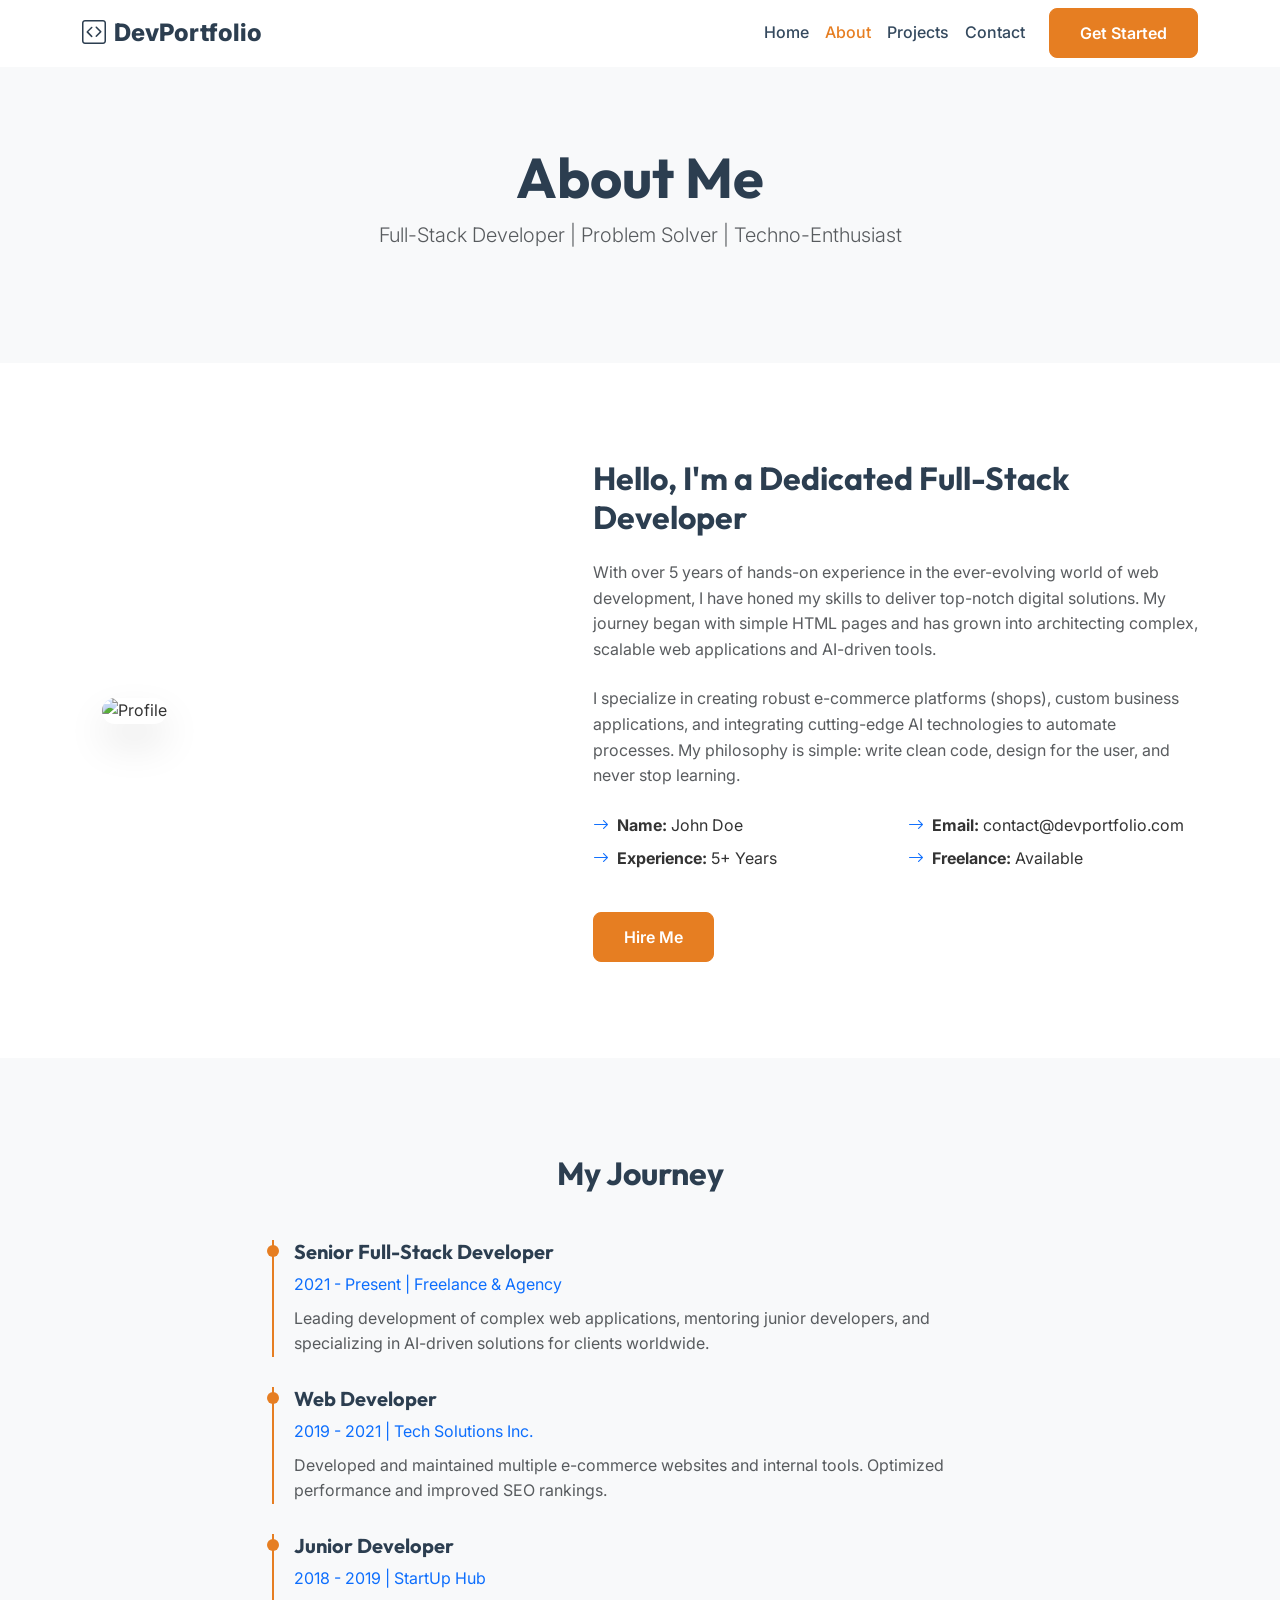
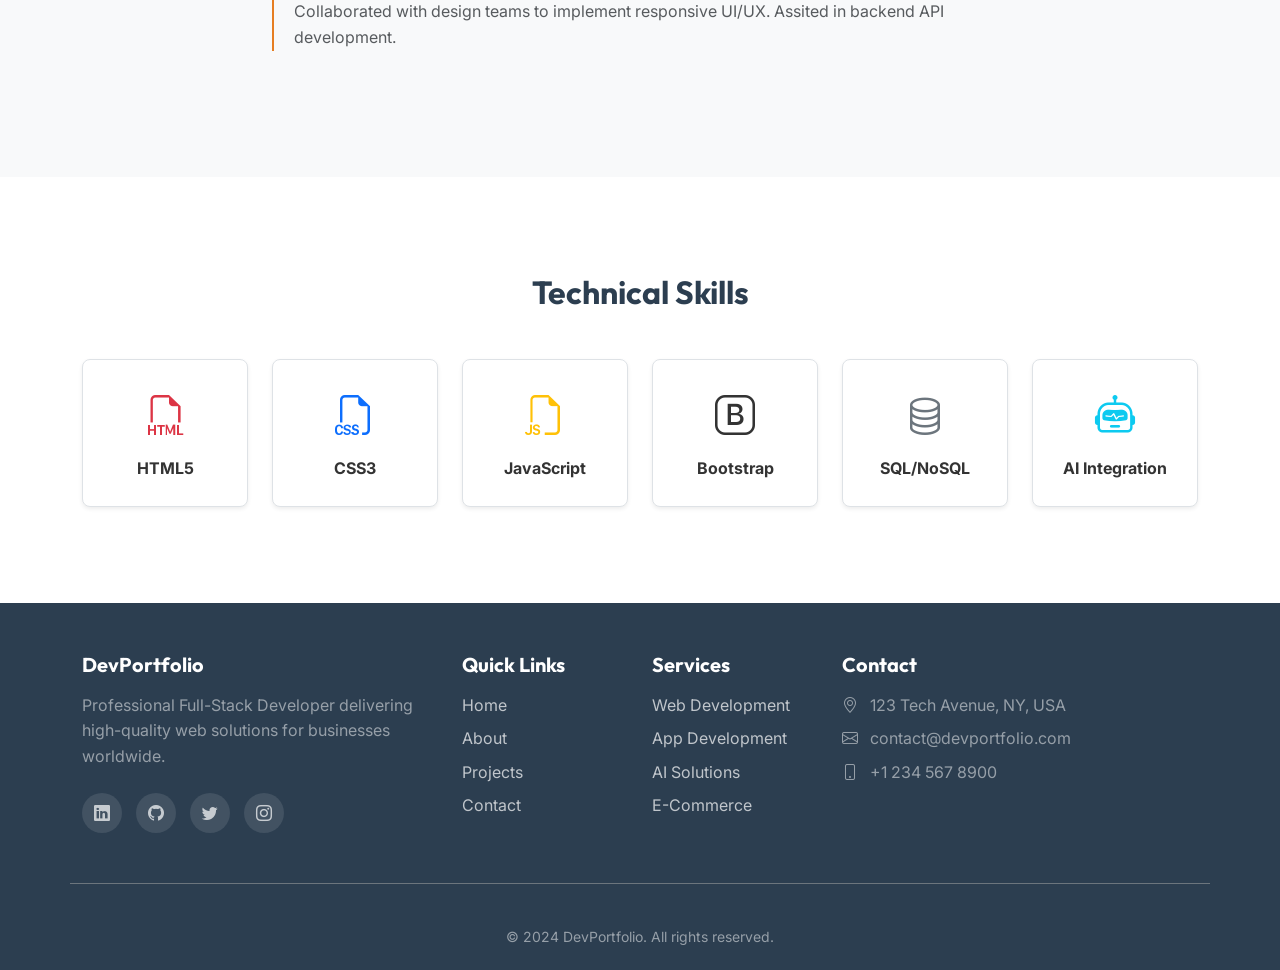
==== about.html @ 205af179 "first commit" ====
<!DOCTYPE html>
<html lang="en">
<head>
    <meta charset="UTF-8">
    <meta name="viewport" content="width=device-width, initial-scale=1.0">
    <title>About Me | DevPortfolio</title>
    <!-- Dependencies -->
    <link href="https://fonts.googleapis.com/css2?family=Inter:wght@400;500;600&family=Outfit:wght@500;700;800&display=swap" rel="stylesheet">
    <link href="https://cdn.jsdelivr.net/npm/bootstrap@5.3.0/dist/css/bootstrap.min.css" rel="stylesheet">
    <link href="https://unpkg.com/aos@2.3.1/dist/aos.css" rel="stylesheet">
    <link rel="stylesheet" href="https://cdn.jsdelivr.net/npm/bootstrap-icons@1.10.0/font/bootstrap-icons.css">
    <link rel="stylesheet" href="assets/css/style.css">
</head>
<body>

    <!-- Navigation -->
    <nav class="navbar navbar-expand-lg fixed-top">
        <div class="container">
            <a class="navbar-brand" href="index.html"><i class="bi bi-code-square me-2"></i>DevPortfolio</a>
            <button class="navbar-toggler" type="button" data-bs-toggle="collapse" data-bs-target="#navbarNav">
                <span class="navbar-toggler-icon"></span>
            </button>
            <div class="collapse navbar-collapse" id="navbarNav">
                <ul class="navbar-nav ms-auto">
                    <li class="nav-item"><a class="nav-link" href="index.html">Home</a></li>
                    <li class="nav-item"><a class="nav-link active" href="about.html">About</a></li>
                    <li class="nav-item"><a class="nav-link" href="projects.html">Projects</a></li>
                    <li class="nav-item"><a class="nav-link" href="contact.html">Contact</a></li>
                </ul>
                <a href="contact.html" class="btn btn-primary ms-lg-3">Get Started</a>
            </div>
        </div>
    </nav>

    <!-- Page Header -->
    <section class="bg-light py-5 mt-5">
        <div class="container py-5 text-center">
            <h1 class="display-4 fw-bold" data-aos="fade-up">About Me</h1>
            <p class="lead text-muted" data-aos="fade-up" data-aos-delay="100">Full-Stack Developer | Problem Solver | Techno-Enthusiast</p>
        </div>
    </section>

    <!-- Bio Section -->
    <section class="py-5">
        <div class="container py-5">
            <div class="row align-items-center">
                <div class="col-lg-5 mb-5 mb-lg-0" data-aos="fade-right">
                    <div class="profile-img-container">
                        <img src="https://images.unsplash.com/photo-1507003211169-0a1dd7228f2d?auto=format&fit=crop&w=800&q=80" alt="Profile" class="img-fluid profile-img">
                    </div>
                </div>
                <div class="col-lg-7 ps-lg-5" data-aos="fade-left">
                    <h2 class="mb-4">Hello, I'm a Dedicated Full-Stack Developer</h2>
                    <p class="text-muted mb-4">With over 5 years of hands-on experience in the ever-evolving world of web development, I have honed my skills to deliver top-notch digital solutions. My journey began with simple HTML pages and has grown into architecting complex, scalable web applications and AI-driven tools.</p>
                    <p class="text-muted mb-4">I specialize in creating robust e-commerce platforms (shops), custom business applications, and integrating cutting-edge AI technologies to automate processes. My philosophy is simple: write clean code, design for the user, and never stop learning.</p>
                    
                    <div class="row mb-4">
                        <div class="col-md-6">
                            <ul class="list-unstyled">
                                <li class="mb-2"><i class="bi bi-arrow-right text-primary me-2"></i><strong>Name:</strong> John Doe</li>
                                <li class="mb-2"><i class="bi bi-arrow-right text-primary me-2"></i><strong>Experience:</strong> 5+ Years</li>
                            </ul>
                        </div>
                        <div class="col-md-6">
                            <ul class="list-unstyled">
                                <li class="mb-2"><i class="bi bi-arrow-right text-primary me-2"></i><strong>Email:</strong> contact@devportfolio.com</li>
                                <li class="mb-2"><i class="bi bi-arrow-right text-primary me-2"></i><strong>Freelance:</strong> Available</li>
                            </ul>
                        </div>
                    </div>
                    <a href="contact.html" class="btn btn-primary">Hire Me</a>
                </div>
            </div>
        </div>
    </section>

    <!-- Experience Section -->
    <section class="py-5 bg-light">
        <div class="container py-5">
            <h2 class="text-center mb-5" data-aos="fade-up">My Journey</h2>
            <div class="row justify-content-center">
                <div class="col-lg-8">
                    <!-- Timeline Item 1 -->
                    <div class="timeline-item" data-aos="fade-up" data-aos-delay="100">
                        <h5 class="fw-bold">Senior Full-Stack Developer</h5>
                        <p class="text-primary mb-2">2021 - Present | Freelance & Agency</p>
                        <p class="text-muted">Leading development of complex web applications, mentoring junior developers, and specializing in AI-driven solutions for clients worldwide.</p>
                    </div>
                    <!-- Timeline Item 2 -->
                    <div class="timeline-item" data-aos="fade-up" data-aos-delay="200">
                        <h5 class="fw-bold">Web Developer</h5>
                        <p class="text-primary mb-2">2019 - 2021 | Tech Solutions Inc.</p>
                        <p class="text-muted">Developed and maintained multiple e-commerce websites and internal tools. Optimized performance and improved SEO rankings.</p>
                    </div>
                    <!-- Timeline Item 3 -->
                    <div class="timeline-item" data-aos="fade-up" data-aos-delay="300">
                        <h5 class="fw-bold">Junior Developer</h5>
                        <p class="text-primary mb-2">2018 - 2019 | StartUp Hub</p>
                        <p class="text-muted">Collaborated with design teams to implement responsive UI/UX. Assited in backend API development.</p>
                    </div>
                </div>
            </div>
        </div>
    </section>

    <!-- Skills Section -->
    <section class="py-5">
        <div class="container py-5 text-center">
             <h2 class="mb-5" data-aos="fade-up">Technical Skills</h2>
             <div class="row g-4 justify-content-center">
                 <div class="col-md-2 col-4" data-aos="zoom-in" data-aos-delay="100">
                     <div class="p-4 border rounded-3 bg-white shadow-sm h-100">
                         <i class="bi bi-filetype-html fs-1 text-danger"></i>
                         <p class="mt-2 fw-bold mb-0">HTML5</p>
                     </div>
                 </div>
                 <div class="col-md-2 col-4" data-aos="zoom-in" data-aos-delay="150">
                     <div class="p-4 border rounded-3 bg-white shadow-sm h-100">
                         <i class="bi bi-filetype-css fs-1 text-primary"></i>
                         <p class="mt-2 fw-bold mb-0">CSS3</p>
                     </div>
                 </div>
                 <div class="col-md-2 col-4" data-aos="zoom-in" data-aos-delay="200">
                     <div class="p-4 border rounded-3 bg-white shadow-sm h-100">
                         <i class="bi bi-filetype-js fs-1 text-warning"></i>
                         <p class="mt-2 fw-bold mb-0">JavaScript</p>
                     </div>
                 </div>
                 <div class="col-md-2 col-4" data-aos="zoom-in" data-aos-delay="250">
                     <div class="p-4 border rounded-3 bg-white shadow-sm h-100">
                         <i class="bi bi-bootstrap fs-1 text-purple"></i>
                         <p class="mt-2 fw-bold mb-0">Bootstrap</p>
                     </div>
                 </div>
                 <div class="col-md-2 col-4" data-aos="zoom-in" data-aos-delay="300">
                     <div class="p-4 border rounded-3 bg-white shadow-sm h-100">
                         <i class="bi bi-database fs-1 text-secondary"></i>
                         <p class="mt-2 fw-bold mb-0">SQL/NoSQL</p>
                     </div>
                 </div>
                 <div class="col-md-2 col-4" data-aos="zoom-in" data-aos-delay="350">
                     <div class="p-4 border rounded-3 bg-white shadow-sm h-100">
                         <i class="bi bi-robot fs-1 text-info"></i>
                         <p class="mt-2 fw-bold mb-0">AI Integration</p>
                     </div>
                 </div>
             </div>
        </div>
    </section>

    <!-- Footer (Consistent) -->
    <footer>
        <div class="container">
            <div class="row gy-4 border-bottom border-secondary pb-5 mb-4">
                <div class="col-lg-4 col-md-6">
                    <h5 class="mb-3">DevPortfolio</h5>
                    <p class="text-white-50">Professional Full-Stack Developer delivering high-quality web solutions for businesses worldwide.</p>
                    <div class="social-links mt-4">
                        <a href="#"><i class="bi bi-linkedin"></i></a>
                        <a href="#"><i class="bi bi-github"></i></a>
                        <a href="#"><i class="bi bi-twitter"></i></a>
                        <a href="#"><i class="bi bi-instagram"></i></a>
                    </div>
                </div>
                <!-- ... (Quick Links, Services, Contact same as index) ... -->
                <div class="col-lg-2 col-md-6">
                     <h5 class="mb-3">Quick Links</h5>
                     <ul class="list-unstyled">
                         <li class="mb-2"><a href="index.html">Home</a></li>
                         <li class="mb-2"><a href="about.html">About</a></li>
                         <li class="mb-2"><a href="projects.html">Projects</a></li>
                         <li class="mb-2"><a href="contact.html">Contact</a></li>
                     </ul>
                 </div>
                 <!-- Simplified footer for compactness in code view, full content implied -->
                 <div class="col-lg-2 col-md-6">
                    <h5 class="mb-3">Services</h5>
                    <ul class="list-unstyled">
                        <li class="mb-2"><a href="#">Web Development</a></li>
                        <li class="mb-2"><a href="#">App Development</a></li>
                        <li class="mb-2"><a href="#">AI Solutions</a></li>
                        <li class="mb-2"><a href="#">E-Commerce</a></li>
                    </ul>
                </div>
                <div class="col-lg-4 col-md-6">
                    <h5 class="mb-3">Contact</h5>
                    <ul class="list-unstyled text-white-50">
                        <li class="mb-2"><i class="bi bi-geo-alt me-2"></i> 123 Tech Avenue, NY, USA</li>
                        <li class="mb-2"><i class="bi bi-envelope me-2"></i> contact@devportfolio.com</li>
                        <li class="mb-2"><i class="bi bi-phone me-2"></i> +1 234 567 8900</li>
                    </ul>
                </div>
            </div>
            <div class="text-center text-white-50 pt-3">
                <small>&copy; 2024 DevPortfolio. All rights reserved.</small>
            </div>
        </div>
    </footer>

    <script src="https://cdn.jsdelivr.net/npm/bootstrap@5.3.0/dist/js/bootstrap.bundle.min.js"></script>
    <script src="https://unpkg.com/aos@2.3.1/dist/aos.js"></script>
    <script src="assets/js/main.js"></script>
</body>
</html>
---- assets/css/style.css ----
/* Main CSS File */
:root {
    --primary-color: #2c3e50; /* Deep Navy */
    --secondary-color: #34495e; /* Lighter Navy */
    --accent-color: #e67e22; /* Vibrant Orange for CTA */
    --light-bg: #f8f9fa;
    --text-color: #333;
    --glass-bg: rgba(255, 255, 255, 0.9);
    --glass-border: 1px solid rgba(255, 255, 255, 0.3);
}

body {
    font-family: 'Inter', sans-serif;
    color: var(--text-color);
    line-height: 1.6;
}

h1, h2, h3, h4, h5, h6 {
    font-family: 'Outfit', sans-serif;
    font-weight: 700;
    color: var(--primary-color);
}

/* Navbar */
.navbar {
    background-color: var(--glass-bg);
    backdrop-filter: blur(10px);
    border-bottom: var(--glass-border);
    transition: all 0.3s ease;
}

.navbar-brand {
    font-weight: 800;
    color: var(--primary-color) !important;
    font-size: 1.5rem;
}

.nav-link {
    font-weight: 500;
    color: var(--secondary-color) !important;
    transition: color 0.3s;
}

.nav-link:hover, .nav-link.active {
    color: var(--accent-color) !important;
}

/* Hero Section */
.hero-section {
    padding: 100px 0;
    background: linear-gradient(135deg, #fdfbfb 0%, #ebedee 100%);
    position: relative;
    overflow: hidden;
}

.hero-title {
    font-size: 3.5rem;
    line-height: 1.2;
    margin-bottom: 20px;
}

.hero-subtitle {
    font-size: 1.2rem;
    color: #666;
    margin-bottom: 30px;
}

.btn-primary {
    background-color: var(--accent-color);
    border-color: var(--accent-color);
    padding: 12px 30px;
    font-weight: 600;
    border-radius: 8px;
    transition: all 0.3s;
}

.btn-primary:hover {
    background-color: #d35400;
    border-color: #d35400;
    transform: translateY(-2px);
}

.btn-outline-primary {
    color: var(--primary-color);
    border-color: var(--primary-color);
    padding: 12px 30px;
    font-weight: 600;
    border-radius: 8px;
}

.btn-outline-primary:hover {
    background-color: var(--primary-color);
    color: #fff;
}

/* Cards & Services */
.service-card {
    background: white;
    border: none;
    border-radius: 12px;
    padding: 30px;
    box-shadow: 0 10px 30px rgba(0,0,0,0.05);
    transition: transform 0.3s, box-shadow 0.3s;
    height: 100%;
}

.service-card:hover {
    transform: translateY(-5px);
    box-shadow: 0 15px 35px rgba(0,0,0,0.1);
}

.icon-box {
    width: 60px;
    height: 60px;
    background: var(--light-bg);
    border-radius: 12px;
    display: flex;
    align-items: center;
    justify-content: center;
    margin-bottom: 20px;
    font-size: 1.5rem;
    color: var(--accent-color);
}

/* Feature Icons (Fixed Circles) */
.feature-icon {
    width: 60px;
    height: 60px;
    display: flex;
    align-items: center;
    justify-content: center;
    border-radius: 50% !important; /* Force circle */
    flex-shrink: 0; /* Prevent shrinking in flex container */
}

/* Custom Primary BG */
.bg-theme-primary {
    background-color: var(--primary-color) !important;
}

/* About Section */
.profile-img-container {
    position: relative;
    padding: 20px;
}

.profile-img {
    border-radius: 20px;
    box-shadow: 0 20px 40px rgba(0,0,0,0.1);
}

.timeline-item {
    border-left: 2px solid var(--accent-color);
    padding-left: 20px;
    margin-bottom: 30px;
    position: relative;
}

.timeline-item::before {
    content: '';
    width: 12px;
    height: 12px;
    background: var(--accent-color);
    border-radius: 50%;
    position: absolute;
    left: -7px;
    top: 5px;
}

/* Footer */
footer {
    background-color: var(--primary-color);
    color: white;
    padding: 50px 0 20px;
}

footer h5 {
    color: white;
}

footer a {
    color: rgba(255,255,255,0.7);
    text-decoration: none;
    transition: color 0.3s;
}

footer a:hover {
    color: var(--accent-color);
}

.social-links a {
    display: inline-flex;
    align-items: center;
    justify-content: center;
    width: 40px;
    height: 40px;
    background: rgba(255,255,255,0.1);
    border-radius: 50%;
    margin-right: 10px;
    transition: background 0.3s;
}

.social-links a:hover {
    background: var(--accent-color);
    color: white;
}
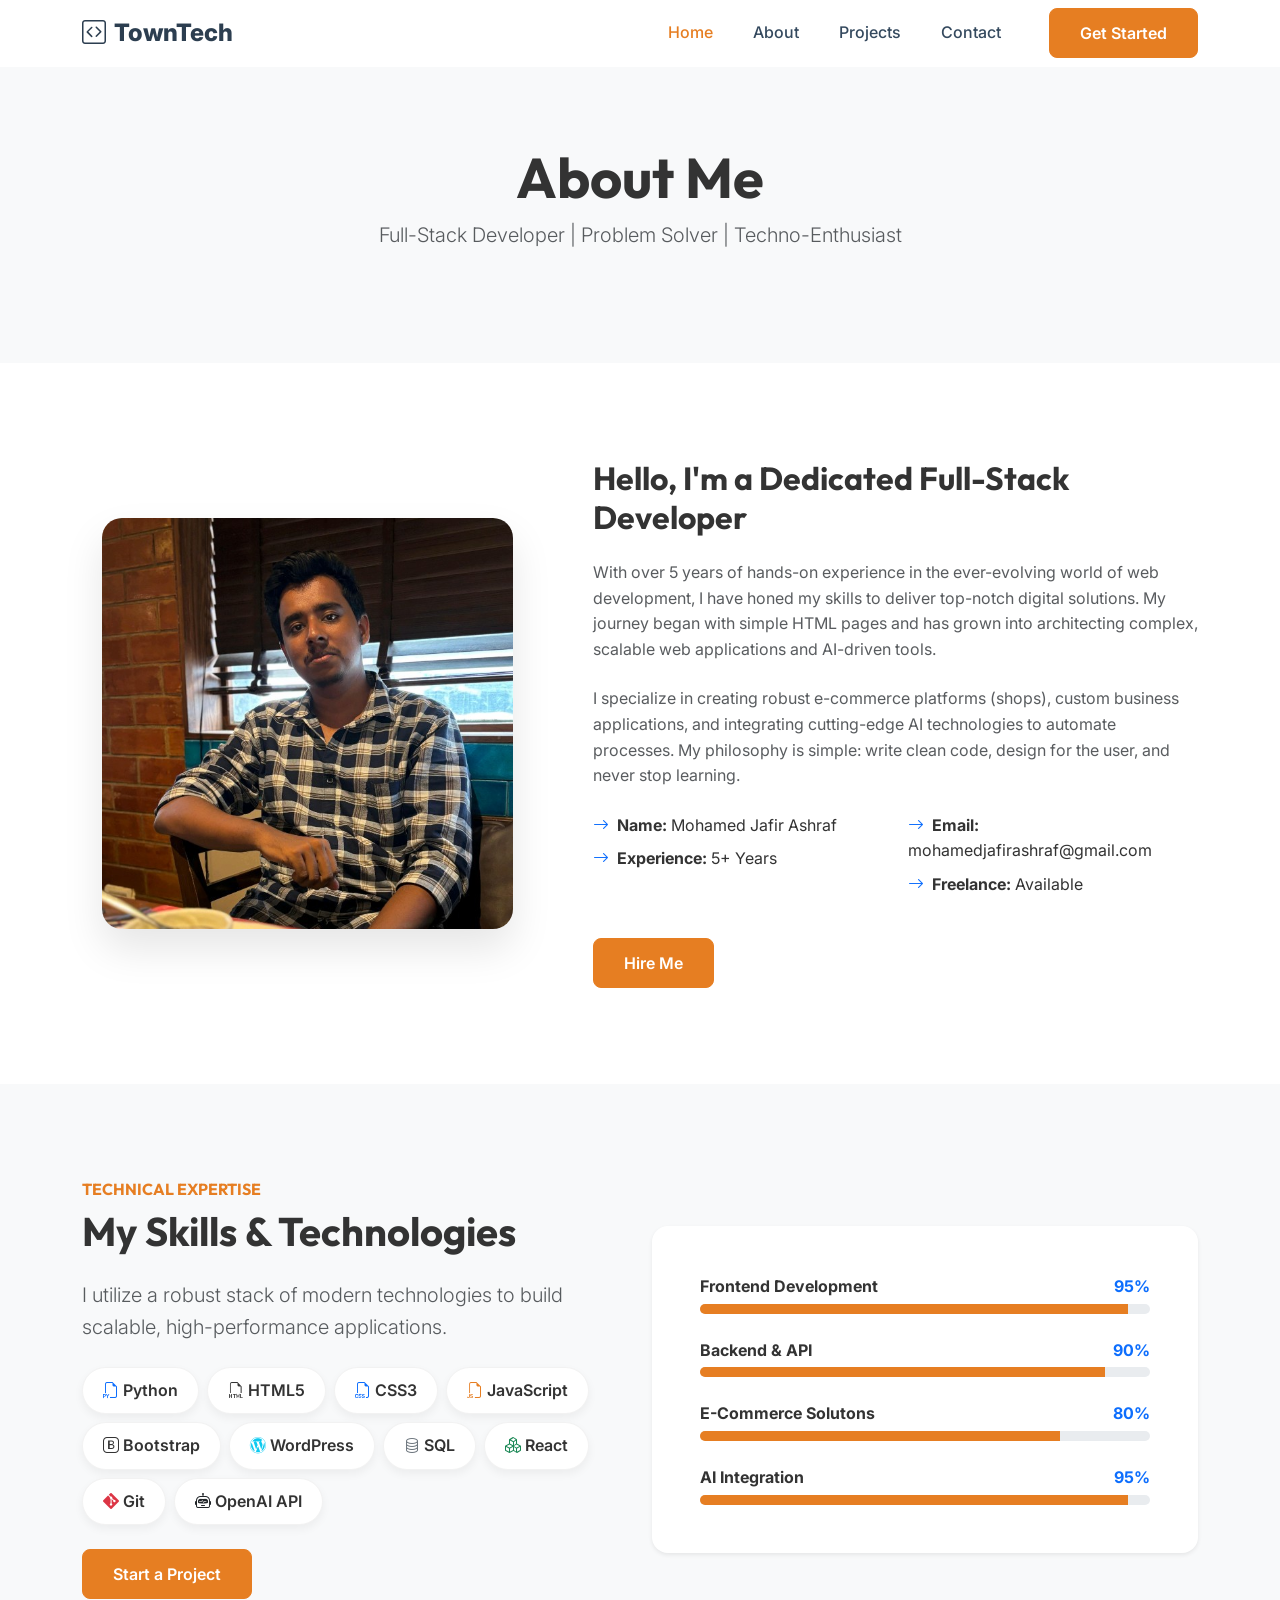
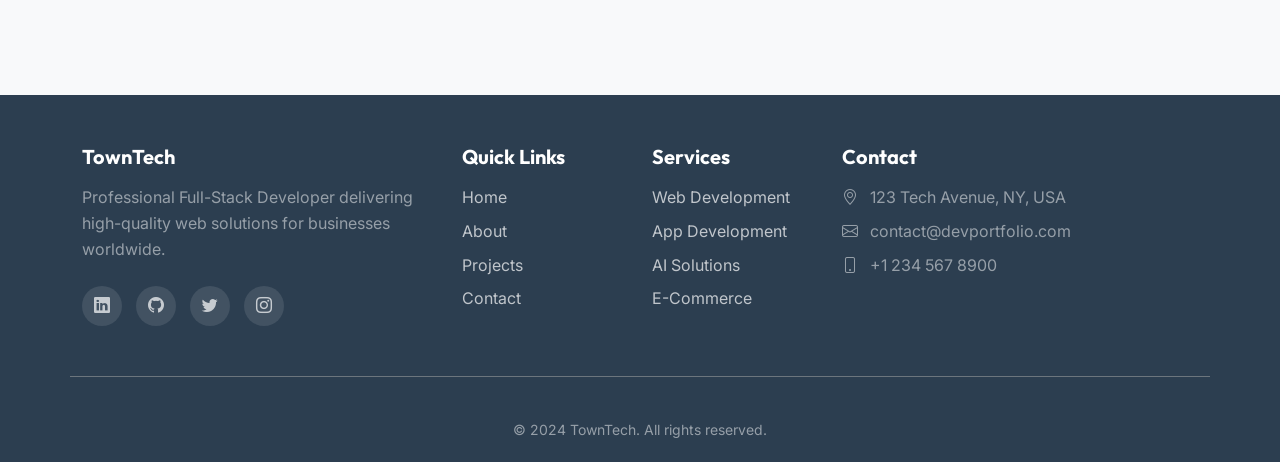
==== commit 317f0fb4: "Implement custom styling and scripting, update homepage layout with new sections and images, and adj" ====
--- a/about.html
+++ b/about.html
@@ -1,31 +1,44 @@
 <!DOCTYPE html>
 <html lang="en">
+
 <head>
-    <meta charset="UTF-8">
-    <meta name="viewport" content="width=device-width, initial-scale=1.0">
-    <title>About Me | DevPortfolio</title>
+    <meta charset="UTF-8" />
+    <meta name="viewport" content="width=device-width, initial-scale=1.0" />
+    <title>About Me | TownTech</title>
     <!-- Dependencies -->
-    <link href="https://fonts.googleapis.com/css2?family=Inter:wght@400;500;600&family=Outfit:wght@500;700;800&display=swap" rel="stylesheet">
-    <link href="https://cdn.jsdelivr.net/npm/bootstrap@5.3.0/dist/css/bootstrap.min.css" rel="stylesheet">
-    <link href="https://unpkg.com/aos@2.3.1/dist/aos.css" rel="stylesheet">
-    <link rel="stylesheet" href="https://cdn.jsdelivr.net/npm/bootstrap-icons@1.10.0/font/bootstrap-icons.css">
-    <link rel="stylesheet" href="assets/css/style.css">
+    <link
+        href="https://fonts.googleapis.com/css2?family=Inter:wght@400;500;600&family=Outfit:wght@500;700;800&display=swap"
+        rel="stylesheet" />
+    <link href="https://cdn.jsdelivr.net/npm/bootstrap@5.3.0/dist/css/bootstrap.min.css" rel="stylesheet" />
+    <link href="https://unpkg.com/aos@2.3.1/dist/aos.css" rel="stylesheet" />
+    <link rel="stylesheet" href="https://cdn.jsdelivr.net/npm/bootstrap-icons@1.10.0/font/bootstrap-icons.css" />
+    <link rel="stylesheet" href="assets/css/style.css" />
 </head>
+
 <body>
-
     <!-- Navigation -->
     <nav class="navbar navbar-expand-lg fixed-top">
         <div class="container">
-            <a class="navbar-brand" href="index.html"><i class="bi bi-code-square me-2"></i>DevPortfolio</a>
+            <a class="navbar-brand" href="index.html">
+                <i class="bi bi-code-square me-2"></i>TownTech
+            </a>
             <button class="navbar-toggler" type="button" data-bs-toggle="collapse" data-bs-target="#navbarNav">
                 <span class="navbar-toggler-icon"></span>
             </button>
             <div class="collapse navbar-collapse" id="navbarNav">
                 <ul class="navbar-nav ms-auto">
-                    <li class="nav-item"><a class="nav-link" href="index.html">Home</a></li>
-                    <li class="nav-item"><a class="nav-link active" href="about.html">About</a></li>
-                    <li class="nav-item"><a class="nav-link" href="projects.html">Projects</a></li>
-                    <li class="nav-item"><a class="nav-link" href="contact.html">Contact</a></li>
+                    <li class="nav-item me-4">
+                        <a class="nav-link active" href="index.html">Home</a>
+                    </li>
+                    <li class="nav-item me-4">
+                        <a class="nav-link" href="about.html">About</a>
+                    </li>
+                    <li class="nav-item me-4">
+                        <a class="nav-link" href="projects.html">Projects</a>
+                    </li>
+                    <li class="nav-item me-4">
+                        <a class="nav-link" href="contact.html">Contact</a>
+                    </li>
                 </ul>
                 <a href="contact.html" class="btn btn-primary ms-lg-3">Get Started</a>
             </div>
@@ -36,7 +49,9 @@
     <section class="bg-light py-5 mt-5">
         <div class="container py-5 text-center">
             <h1 class="display-4 fw-bold" data-aos="fade-up">About Me</h1>
-            <p class="lead text-muted" data-aos="fade-up" data-aos-delay="100">Full-Stack Developer | Problem Solver | Techno-Enthusiast</p>
+            <p class="lead text-muted" data-aos="fade-up" data-aos-delay="100">
+                Full-Stack Developer | Problem Solver | Techno-Enthusiast
+            </p>
         </div>
     </section>
 
@@ -46,25 +61,48 @@
             <div class="row align-items-center">
                 <div class="col-lg-5 mb-5 mb-lg-0" data-aos="fade-right">
                     <div class="profile-img-container">
-                        <img src="https://images.unsplash.com/photo-1507003211169-0a1dd7228f2d?auto=format&fit=crop&w=800&q=80" alt="Profile" class="img-fluid profile-img">
+                        <img src="/assets/images/myimage.jpg"
+                            alt="Profile" class="img-fluid profile-img" />
                     </div>
                 </div>
                 <div class="col-lg-7 ps-lg-5" data-aos="fade-left">
                     <h2 class="mb-4">Hello, I'm a Dedicated Full-Stack Developer</h2>
-                    <p class="text-muted mb-4">With over 5 years of hands-on experience in the ever-evolving world of web development, I have honed my skills to deliver top-notch digital solutions. My journey began with simple HTML pages and has grown into architecting complex, scalable web applications and AI-driven tools.</p>
-                    <p class="text-muted mb-4">I specialize in creating robust e-commerce platforms (shops), custom business applications, and integrating cutting-edge AI technologies to automate processes. My philosophy is simple: write clean code, design for the user, and never stop learning.</p>
-                    
+                    <p class="text-muted mb-4">
+                        With over 5 years of hands-on experience in the ever-evolving
+                        world of web development, I have honed my skills to deliver
+                        top-notch digital solutions. My journey began with simple HTML
+                        pages and has grown into architecting complex, scalable web
+                        applications and AI-driven tools.
+                    </p>
+                    <p class="text-muted mb-4">
+                        I specialize in creating robust e-commerce platforms (shops),
+                        custom business applications, and integrating cutting-edge AI
+                        technologies to automate processes. My philosophy is simple: write
+                        clean code, design for the user, and never stop learning.
+                    </p>
+
                     <div class="row mb-4">
                         <div class="col-md-6">
                             <ul class="list-unstyled">
-                                <li class="mb-2"><i class="bi bi-arrow-right text-primary me-2"></i><strong>Name:</strong> John Doe</li>
-                                <li class="mb-2"><i class="bi bi-arrow-right text-primary me-2"></i><strong>Experience:</strong> 5+ Years</li>
+                                <li class="mb-2">
+                                    <i class="bi bi-arrow-right text-primary me-2"></i><strong>Name:</strong> Mohamed Jafir Ashraf
+                                </li>
+                                <li class="mb-2">
+                                    <i class="bi bi-arrow-right text-primary me-2"></i><strong>Experience:</strong> 5+
+                                    Years
+                                </li>
                             </ul>
                         </div>
                         <div class="col-md-6">
                             <ul class="list-unstyled">
-                                <li class="mb-2"><i class="bi bi-arrow-right text-primary me-2"></i><strong>Email:</strong> contact@devportfolio.com</li>
-                                <li class="mb-2"><i class="bi bi-arrow-right text-primary me-2"></i><strong>Freelance:</strong> Available</li>
+                                <li class="mb-2">
+                                    <i class="bi bi-arrow-right text-primary me-2"></i><strong>Email:</strong>
+                                    mohamedjafirashraf@gmail.com
+                                </li>
+                                <li class="mb-2">
+                                    <i class="bi bi-arrow-right text-primary me-2"></i><strong>Freelance:</strong>
+                                    Available
+                                </li>
                             </ul>
                         </div>
                     </div>
@@ -74,77 +112,105 @@
         </div>
     </section>
 
-    <!-- Experience Section -->
-    <section class="py-5 bg-light">
+    <!-- Skills Section -->
+    <section class="py-5 bg-light" id="skills">
         <div class="container py-5">
-            <h2 class="text-center mb-5" data-aos="fade-up">My Journey</h2>
-            <div class="row justify-content-center">
-                <div class="col-lg-8">
-                    <!-- Timeline Item 1 -->
-                    <div class="timeline-item" data-aos="fade-up" data-aos-delay="100">
-                        <h5 class="fw-bold">Senior Full-Stack Developer</h5>
-                        <p class="text-primary mb-2">2021 - Present | Freelance & Agency</p>
-                        <p class="text-muted">Leading development of complex web applications, mentoring junior developers, and specializing in AI-driven solutions for clients worldwide.</p>
-                    </div>
-                    <!-- Timeline Item 2 -->
-                    <div class="timeline-item" data-aos="fade-up" data-aos-delay="200">
-                        <h5 class="fw-bold">Web Developer</h5>
-                        <p class="text-primary mb-2">2019 - 2021 | Tech Solutions Inc.</p>
-                        <p class="text-muted">Developed and maintained multiple e-commerce websites and internal tools. Optimized performance and improved SEO rankings.</p>
-                    </div>
-                    <!-- Timeline Item 3 -->
-                    <div class="timeline-item" data-aos="fade-up" data-aos-delay="300">
-                        <h5 class="fw-bold">Junior Developer</h5>
-                        <p class="text-primary mb-2">2018 - 2019 | StartUp Hub</p>
-                        <p class="text-muted">Collaborated with design teams to implement responsive UI/UX. Assited in backend API development.</p>
-                    </div>
-                </div>
-            </div>
-        </div>
-    </section>
-
-    <!-- Skills Section -->
-    <section class="py-5">
-        <div class="container py-5 text-center">
-             <h2 class="mb-5" data-aos="fade-up">Technical Skills</h2>
-             <div class="row g-4 justify-content-center">
-                 <div class="col-md-2 col-4" data-aos="zoom-in" data-aos-delay="100">
-                     <div class="p-4 border rounded-3 bg-white shadow-sm h-100">
-                         <i class="bi bi-filetype-html fs-1 text-danger"></i>
-                         <p class="mt-2 fw-bold mb-0">HTML5</p>
-                     </div>
-                 </div>
-                 <div class="col-md-2 col-4" data-aos="zoom-in" data-aos-delay="150">
-                     <div class="p-4 border rounded-3 bg-white shadow-sm h-100">
-                         <i class="bi bi-filetype-css fs-1 text-primary"></i>
-                         <p class="mt-2 fw-bold mb-0">CSS3</p>
-                     </div>
-                 </div>
-                 <div class="col-md-2 col-4" data-aos="zoom-in" data-aos-delay="200">
-                     <div class="p-4 border rounded-3 bg-white shadow-sm h-100">
-                         <i class="bi bi-filetype-js fs-1 text-warning"></i>
-                         <p class="mt-2 fw-bold mb-0">JavaScript</p>
-                     </div>
-                 </div>
-                 <div class="col-md-2 col-4" data-aos="zoom-in" data-aos-delay="250">
-                     <div class="p-4 border rounded-3 bg-white shadow-sm h-100">
-                         <i class="bi bi-bootstrap fs-1 text-purple"></i>
-                         <p class="mt-2 fw-bold mb-0">Bootstrap</p>
-                     </div>
-                 </div>
-                 <div class="col-md-2 col-4" data-aos="zoom-in" data-aos-delay="300">
-                     <div class="p-4 border rounded-3 bg-white shadow-sm h-100">
-                         <i class="bi bi-database fs-1 text-secondary"></i>
-                         <p class="mt-2 fw-bold mb-0">SQL/NoSQL</p>
-                     </div>
-                 </div>
-                 <div class="col-md-2 col-4" data-aos="zoom-in" data-aos-delay="350">
-                     <div class="p-4 border rounded-3 bg-white shadow-sm h-100">
-                         <i class="bi bi-robot fs-1 text-info"></i>
-                         <p class="mt-2 fw-bold mb-0">AI Integration</p>
-                     </div>
-                 </div>
-             </div>
+            <div class="row align-items-center">
+                <div class="col-lg-6 mb-5 mb-lg-0" data-aos="fade-right">
+                    <h6 class="text-warning fw-bold text-uppercase">
+                        Technical Expertise
+                    </h6>
+                    <h2 class="display-6 fw-bold mb-4">My Skills & Technologies</h2>
+                    <p class="lead text-muted mb-4">
+                        I utilize a robust stack of modern technologies to build scalable,
+                        high-performance applications.
+                    </p>
+
+                    <div class="d-flex flex-wrap gap-2 mb-4">
+                        <!-- Interactive Skill Badges -->
+                        <div class="skill-badge" data-aos="zoom-in" data-aos-delay="200">
+                            <i class="bi bi-filetype-py text-primary"></i> Python
+                        </div>
+                        <div class="skill-badge" data-aos="zoom-in" data-aos-delay="50">
+                            <i class="bi bi-filetype-html text-orange"></i> HTML5
+                        </div>
+                        <div class="skill-badge" data-aos="zoom-in" data-aos-delay="100">
+                            <i class="bi bi-filetype-css text-primary"></i> CSS3
+                        </div>
+                        <div class="skill-badge" data-aos="zoom-in" data-aos-delay="150">
+                            <i class="bi bi-filetype-js text-warning"></i> JavaScript
+                        </div>
+                        <div class="skill-badge" data-aos="zoom-in" data-aos-delay="200">
+                            <i class="bi bi-bootstrap text-purple"></i> Bootstrap
+                        </div>
+                        <div class="skill-badge" data-aos="zoom-in" data-aos-delay="250">
+                            <i class="bi bi-wordpress text-info"></i> WordPress
+                        </div>
+                        <div class="skill-badge" data-aos="zoom-in" data-aos-delay="300">
+                            <i class="bi bi-database text-secondary"></i> SQL
+                        </div>
+                        <div class="skill-badge" data-aos="zoom-in" data-aos-delay="350">
+                            <i class="bi bi-boxes text-success"></i> React
+                        </div>
+                        <div class="skill-badge" data-aos="zoom-in" data-aos-delay="400">
+                            <i class="bi bi-git text-danger"></i> Git
+                        </div>
+                        <div class="skill-badge" data-aos="zoom-in" data-aos-delay="450">
+                            <i class="bi bi-robot text-dark"></i> OpenAI API
+                        </div>
+                    </div>
+                    <a href="contact.html" class="btn btn-primary">Start a Project</a>
+                </div>
+
+                <div class="col-lg-6" data-aos="fade-left">
+                    <!-- Interactive Progress Bars -->
+                    <div class="bg-white p-5 rounded-4 shadow-sm skill-card-container">
+                        <div class="mb-4">
+                            <div class="d-flex justify-content-between mb-1">
+                                <span class="fw-bold">Frontend Development</span>
+                                <span class="text-primary fw-bold">95%</span>
+                            </div>
+                            <div class="progress" style="height: 10px">
+                                <div class="progress-bar bg-primary" role="progressbar" style="width: 95%"
+                                    aria-valuenow="95" aria-valuemin="0" aria-valuemax="100"></div>
+                            </div>
+                        </div>
+
+                        <div class="mb-4">
+                            <div class="d-flex justify-content-between mb-1">
+                                <span class="fw-bold">Backend & API</span>
+                                <span class="text-primary fw-bold">90%</span>
+                            </div>
+                            <div class="progress" style="height: 10px">
+                                <div class="progress-bar bg-primary" role="progressbar" style="width: 90%"
+                                    aria-valuenow="90" aria-valuemin="0" aria-valuemax="100"></div>
+                            </div>
+                        </div>
+
+                        <div class="mb-4">
+                            <div class="d-flex justify-content-between mb-1">
+                                <span class="fw-bold">E-Commerce Solutons</span>
+                                <span class="text-primary fw-bold">80%</span>
+                            </div>
+                            <div class="progress" style="height: 10px">
+                                <div class="progress-bar bg-primary" role="progressbar" style="width: 80%"
+                                    aria-valuenow="80" aria-valuemin="0" aria-valuemax="100"></div>
+                            </div>
+                        </div>
+
+                        <div class="mb-0">
+                            <div class="d-flex justify-content-between mb-1">
+                                <span class="fw-bold">AI Integration</span>
+                                <span class="text-primary fw-bold">95%</span>
+                            </div>
+                            <div class="progress" style="height: 10px">
+                                <div class="progress-bar bg-primary" role="progressbar" style="width: 95%"
+                                    aria-valuenow="95" aria-valuemin="0" aria-valuemax="100"></div>
+                            </div>
+                        </div>
+                    </div>
+                </div>
+            </div>
         </div>
     </section>
 
@@ -153,8 +219,11 @@
         <div class="container">
             <div class="row gy-4 border-bottom border-secondary pb-5 mb-4">
                 <div class="col-lg-4 col-md-6">
-                    <h5 class="mb-3">DevPortfolio</h5>
-                    <p class="text-white-50">Professional Full-Stack Developer delivering high-quality web solutions for businesses worldwide.</p>
+                    <h5 class="mb-3">TownTech</h5>
+                    <p class="text-white-50">
+                        Professional Full-Stack Developer delivering high-quality web
+                        solutions for businesses worldwide.
+                    </p>
                     <div class="social-links mt-4">
                         <a href="#"><i class="bi bi-linkedin"></i></a>
                         <a href="#"><i class="bi bi-github"></i></a>
@@ -164,16 +233,16 @@
                 </div>
                 <!-- ... (Quick Links, Services, Contact same as index) ... -->
                 <div class="col-lg-2 col-md-6">
-                     <h5 class="mb-3">Quick Links</h5>
-                     <ul class="list-unstyled">
-                         <li class="mb-2"><a href="index.html">Home</a></li>
-                         <li class="mb-2"><a href="about.html">About</a></li>
-                         <li class="mb-2"><a href="projects.html">Projects</a></li>
-                         <li class="mb-2"><a href="contact.html">Contact</a></li>
-                     </ul>
-                 </div>
-                 <!-- Simplified footer for compactness in code view, full content implied -->
-                 <div class="col-lg-2 col-md-6">
+                    <h5 class="mb-3">Quick Links</h5>
+                    <ul class="list-unstyled">
+                        <li class="mb-2"><a href="index.html">Home</a></li>
+                        <li class="mb-2"><a href="about.html">About</a></li>
+                        <li class="mb-2"><a href="projects.html">Projects</a></li>
+                        <li class="mb-2"><a href="contact.html">Contact</a></li>
+                    </ul>
+                </div>
+                <!-- Simplified footer for compactness in code view, full content implied -->
+                <div class="col-lg-2 col-md-6">
                     <h5 class="mb-3">Services</h5>
                     <ul class="list-unstyled">
                         <li class="mb-2"><a href="#">Web Development</a></li>
@@ -185,14 +254,20 @@
                 <div class="col-lg-4 col-md-6">
                     <h5 class="mb-3">Contact</h5>
                     <ul class="list-unstyled text-white-50">
-                        <li class="mb-2"><i class="bi bi-geo-alt me-2"></i> 123 Tech Avenue, NY, USA</li>
-                        <li class="mb-2"><i class="bi bi-envelope me-2"></i> contact@devportfolio.com</li>
-                        <li class="mb-2"><i class="bi bi-phone me-2"></i> +1 234 567 8900</li>
+                        <li class="mb-2">
+                            <i class="bi bi-geo-alt me-2"></i> 123 Tech Avenue, NY, USA
+                        </li>
+                        <li class="mb-2">
+                            <i class="bi bi-envelope me-2"></i> contact@devportfolio.com
+                        </li>
+                        <li class="mb-2">
+                            <i class="bi bi-phone me-2"></i> +1 234 567 8900
+                        </li>
                     </ul>
                 </div>
             </div>
             <div class="text-center text-white-50 pt-3">
-                <small>&copy; 2024 DevPortfolio. All rights reserved.</small>
+                <small>&copy; 2024 TownTech. All rights reserved.</small>
             </div>
         </div>
     </footer>
@@ -201,4 +276,5 @@
     <script src="https://unpkg.com/aos@2.3.1/dist/aos.js"></script>
     <script src="assets/js/main.js"></script>
 </body>
-</html>
+
+</html>
--- a/assets/css/style.css
+++ b/assets/css/style.css
@@ -1,206 +1,323 @@
 /* Main CSS File */
 :root {
-    --primary-color: #2c3e50; /* Deep Navy */
-    --secondary-color: #34495e; /* Lighter Navy */
-    --accent-color: #e67e22; /* Vibrant Orange for CTA */
-    --light-bg: #f8f9fa;
-    --text-color: #333;
-    --glass-bg: rgba(255, 255, 255, 0.9);
-    --glass-border: 1px solid rgba(255, 255, 255, 0.3);
-}
-
+  --primary-color: #2c3e50; /* Deep Navy */
+  --secondary-color: #34495e; /* Lighter Navy */
+  --accent-color: #e67e22; /* Vibrant Orange for CTA */
+  --light-bg: #f8f9fa;
+  --text-color: #333;
+  --glass-bg: rgba(255, 255, 255, 0.9);
+  --glass-border: 1px solid rgba(255, 255, 255, 0.3);
+}
+
+html,
 body {
-    font-family: 'Inter', sans-serif;
-    color: var(--text-color);
-    line-height: 1.6;
-}
-
-h1, h2, h3, h4, h5, h6 {
-    font-family: 'Outfit', sans-serif;
-    font-weight: 700;
-    color: var(--primary-color);
+  overflow-x: hidden;
+  width: 100%;
+}
+
+body {
+  font-family: "Inter", sans-serif;
+  color: var(--text-color);
+  line-height: 1.6;
+}
+
+h1,
+h2,
+h3,
+h4,
+h5,
+h6 {
+  font-family: "Outfit", sans-serif;
+  font-weight: 700;
+}
+
+.text-warning {
+  color: var(--accent-color) !important;
+}
+
+.bg-primary {
+  background-color: var(--accent-color) !important;
 }
 
 /* Navbar */
 .navbar {
-    background-color: var(--glass-bg);
-    backdrop-filter: blur(10px);
-    border-bottom: var(--glass-border);
-    transition: all 0.3s ease;
+  background-color: var(--glass-bg);
+  backdrop-filter: blur(10px);
+  border-bottom: var(--glass-border);
+  transition: all 0.3s ease;
 }
 
 .navbar-brand {
-    font-weight: 800;
-    color: var(--primary-color) !important;
-    font-size: 1.5rem;
+  font-weight: 800;
+  color: var(--primary-color) !important;
+  font-size: 1.5rem;
 }
 
 .nav-link {
-    font-weight: 500;
-    color: var(--secondary-color) !important;
-    transition: color 0.3s;
-}
-
-.nav-link:hover, .nav-link.active {
-    color: var(--accent-color) !important;
+  font-weight: 500;
+  color: var(--secondary-color) !important;
+  transition: color 0.3s;
+}
+
+.nav-link:hover,
+.nav-link.active {
+  color: var(--accent-color) !important;
 }
 
 /* Hero Section */
 .hero-section {
-    padding: 100px 0;
-    background: linear-gradient(135deg, #fdfbfb 0%, #ebedee 100%);
-    position: relative;
-    overflow: hidden;
+  padding: 100px 0;
+  background: linear-gradient(135deg, #fdfbfb 0%, #ebedee 100%);
+  position: relative;
+  overflow: hidden;
 }
 
 .hero-title {
-    font-size: 3.5rem;
-    line-height: 1.2;
-    margin-bottom: 20px;
+  font-size: 3.5rem;
+  line-height: 1.2;
+  margin-bottom: 20px;
 }
 
 .hero-subtitle {
-    font-size: 1.2rem;
-    color: #666;
-    margin-bottom: 30px;
+  font-size: 1.2rem;
+  color: #666;
+  margin-bottom: 30px;
 }
 
 .btn-primary {
-    background-color: var(--accent-color);
-    border-color: var(--accent-color);
-    padding: 12px 30px;
-    font-weight: 600;
-    border-radius: 8px;
-    transition: all 0.3s;
+  background-color: var(--accent-color);
+  border-color: var(--accent-color);
+  padding: 12px 30px;
+  font-weight: 600;
+  border-radius: 8px;
+  transition: all 0.3s;
 }
 
 .btn-primary:hover {
-    background-color: #d35400;
-    border-color: #d35400;
-    transform: translateY(-2px);
+  background-color: #d35400;
+  border-color: #d35400;
+  transform: translateY(-2px);
 }
 
 .btn-outline-primary {
-    color: var(--primary-color);
-    border-color: var(--primary-color);
-    padding: 12px 30px;
-    font-weight: 600;
-    border-radius: 8px;
+  color: var(--primary-color);
+  border-color: var(--primary-color);
+  padding: 12px 30px;
+  font-weight: 600;
+  border-radius: 8px;
 }
 
 .btn-outline-primary:hover {
-    background-color: var(--primary-color);
-    color: #fff;
+  background-color: var(--primary-color);
+  color: #fff;
 }
 
 /* Cards & Services */
 .service-card {
-    background: white;
-    border: none;
-    border-radius: 12px;
-    padding: 30px;
-    box-shadow: 0 10px 30px rgba(0,0,0,0.05);
-    transition: transform 0.3s, box-shadow 0.3s;
-    height: 100%;
+  background: white;
+  border: none;
+  border-radius: 12px;
+  padding: 30px;
+  box-shadow: 0 10px 30px rgba(0, 0, 0, 0.05);
+  transition: transform 0.3s, box-shadow 0.3s;
+  height: 100%;
 }
 
 .service-card:hover {
-    transform: translateY(-5px);
-    box-shadow: 0 15px 35px rgba(0,0,0,0.1);
+  transform: translateY(-5px);
+  box-shadow: 0 15px 35px rgba(0, 0, 0, 0.1);
 }
 
 .icon-box {
-    width: 60px;
-    height: 60px;
-    background: var(--light-bg);
-    border-radius: 12px;
-    display: flex;
-    align-items: center;
-    justify-content: center;
-    margin-bottom: 20px;
-    font-size: 1.5rem;
-    color: var(--accent-color);
+  width: 60px;
+  height: 60px;
+  background: var(--light-bg);
+  border-radius: 12px;
+  display: flex;
+  align-items: center;
+  justify-content: center;
+  margin-bottom: 20px;
+  font-size: 1.5rem;
+  color: var(--accent-color);
 }
 
 /* Feature Icons (Fixed Circles) */
 .feature-icon {
-    width: 60px;
-    height: 60px;
-    display: flex;
-    align-items: center;
-    justify-content: center;
-    border-radius: 50% !important; /* Force circle */
-    flex-shrink: 0; /* Prevent shrinking in flex container */
+  width: 60px;
+  height: 60px;
+  display: flex;
+  align-items: center;
+  justify-content: center;
+  border-radius: 50% !important; /* Force circle */
+  flex-shrink: 0; /* Prevent shrinking in flex container */
 }
 
 /* Custom Primary BG */
 .bg-theme-primary {
-    background-color: var(--primary-color) !important;
+  background-color: var(--primary-color) !important;
 }
 
 /* About Section */
 .profile-img-container {
-    position: relative;
-    padding: 20px;
+  position: relative;
+  padding: 20px;
 }
 
 .profile-img {
-    border-radius: 20px;
-    box-shadow: 0 20px 40px rgba(0,0,0,0.1);
+  border-radius: 20px;
+  box-shadow: 0 20px 40px rgba(0, 0, 0, 0.1);
 }
 
 .timeline-item {
-    border-left: 2px solid var(--accent-color);
-    padding-left: 20px;
-    margin-bottom: 30px;
-    position: relative;
+  border-left: 2px solid var(--accent-color);
+  padding-left: 20px;
+  margin-bottom: 30px;
+  position: relative;
 }
 
 .timeline-item::before {
-    content: '';
-    width: 12px;
-    height: 12px;
-    background: var(--accent-color);
-    border-radius: 50%;
-    position: absolute;
-    left: -7px;
-    top: 5px;
+  content: "";
+  width: 12px;
+  height: 12px;
+  background: var(--accent-color);
+  border-radius: 50%;
+  position: absolute;
+  left: -7px;
+  top: 5px;
 }
 
 /* Footer */
 footer {
-    background-color: var(--primary-color);
-    color: white;
-    padding: 50px 0 20px;
+  background-color: var(--primary-color);
+  color: white;
+  padding: 50px 0 20px;
 }
 
 footer h5 {
-    color: white;
+  color: white;
 }
 
 footer a {
-    color: rgba(255,255,255,0.7);
-    text-decoration: none;
-    transition: color 0.3s;
+  color: rgba(255, 255, 255, 0.7);
+  text-decoration: none;
+  transition: color 0.3s;
 }
 
 footer a:hover {
-    color: var(--accent-color);
+  color: var(--accent-color);
 }
 
 .social-links a {
-    display: inline-flex;
-    align-items: center;
-    justify-content: center;
-    width: 40px;
-    height: 40px;
-    background: rgba(255,255,255,0.1);
-    border-radius: 50%;
-    margin-right: 10px;
-    transition: background 0.3s;
+  display: inline-flex;
+  align-items: center;
+  justify-content: center;
+  width: 40px;
+  height: 40px;
+  background: rgba(255, 255, 255, 0.1);
+  border-radius: 50%;
+  margin-right: 10px;
+  transition: background 0.3s;
 }
 
 .social-links a:hover {
-    background: var(--accent-color);
-    color: white;
-}
+  background: var(--accent-color);
+  color: white;
+}
+
+/* Brand Carousel (Infinite Marquee) */
+.brand-section {
+  overflow: hidden;
+  background: white;
+  padding: 40px 0;
+  white-space: nowrap;
+  position: relative;
+}
+
+.brand-track {
+  display: inline-block;
+  animation: slide-brands 20s linear infinite;
+}
+
+.brand-section:hover .brand-track {
+  animation-play-state: paused;
+}
+
+.brand-item {
+  display: inline-block;
+  margin: 0 40px;
+  opacity: 0.5;
+  transition: opacity 0.3s, transform 0.3s;
+  vertical-align: middle;
+  cursor: pointer;
+}
+
+.brand-item:hover {
+  opacity: 1;
+  transform: scale(1.1);
+}
+
+.brand-item img {
+  height: 40px;
+  width: auto;
+  filter: grayscale(100%);
+  transition: filter 0.3s;
+}
+
+.brand-item:hover img {
+  filter: grayscale(0%);
+}
+
+@keyframes slide-brands {
+  0% {
+    transform: translateX(0);
+  }
+  100% {
+    transform: translateX(-50%);
+  }
+}
+
+/* Skill Badges */
+.skill-badge {
+  background: white;
+  padding: 10px 20px;
+  border-radius: 50px;
+  font-weight: 600;
+  box-shadow: 0 4px 10px rgba(0, 0, 0, 0.05);
+  transition: all 0.3s ease;
+  cursor: default;
+  border: 1px solid rgba(0, 0, 0, 0.05);
+}
+
+.skill-badge:hover {
+  transform: translateY(-3px) scale(1.05);
+  box-shadow: 0 8px 15px rgba(0, 0, 0, 0.1);
+  background: var(--primary-color);
+  color: white !important;
+}
+
+.skill-badge:hover i {
+  color: white !important;
+}
+
+/* Skill Card */
+.skill-card-container {
+  transition: transform 0.3s;
+}
+
+.skill-card-container:hover {
+  transform: translateY(-5px);
+}
+
+/* Interactive Hover Utility */
+.transform-hover {
+  transition: transform 0.3s ease, box-shadow 0.3s ease;
+}
+
+.transform-hover:hover {
+  transform: translateY(-5px);
+  box-shadow: 0 10px 20px rgba(0, 0, 0, 0.1) !important;
+}
+
+.object-fit-cover {
+  object-fit: cover;
+}
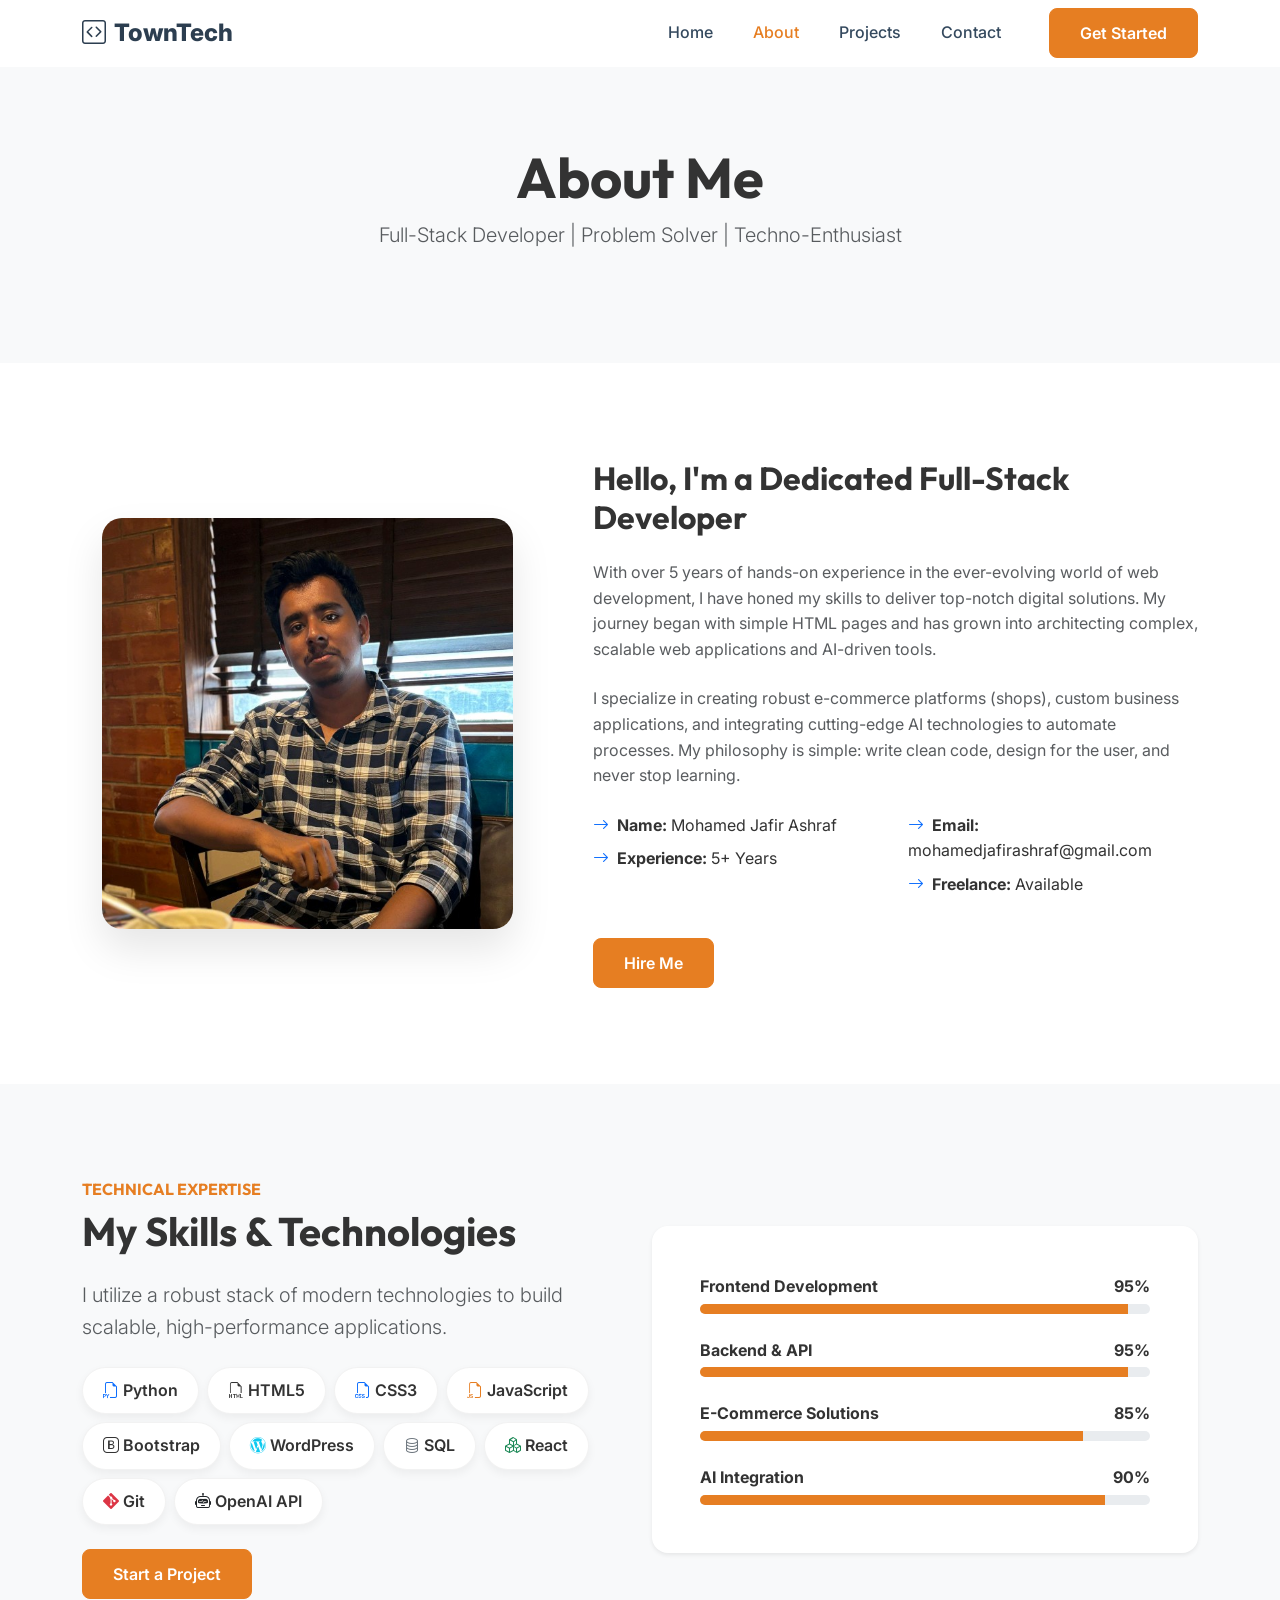
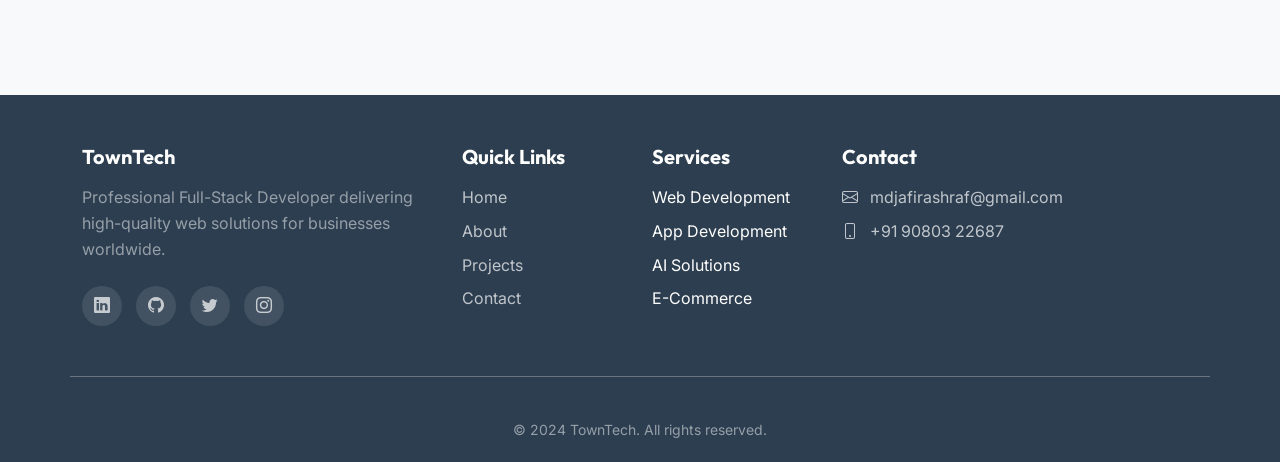
==== commit c07e682a: "introduce custom stylesheet and simplify projects page content structure." ====
--- a/about.html
+++ b/about.html
@@ -28,10 +28,10 @@
             <div class="collapse navbar-collapse" id="navbarNav">
                 <ul class="navbar-nav ms-auto">
                     <li class="nav-item me-4">
-                        <a class="nav-link active" href="index.html">Home</a>
-                    </li>
-                    <li class="nav-item me-4">
-                        <a class="nav-link" href="about.html">About</a>
+                        <a class="nav-link" href="index.html">Home</a>
+                    </li>
+                    <li class="nav-item me-4">
+                        <a class="nav-link active" href="about.html">About</a>
                     </li>
                     <li class="nav-item me-4">
                         <a class="nav-link" href="projects.html">Projects</a>
@@ -168,7 +168,7 @@
                         <div class="mb-4">
                             <div class="d-flex justify-content-between mb-1">
                                 <span class="fw-bold">Frontend Development</span>
-                                <span class="text-primary fw-bold">95%</span>
+                                <span class="fw-bold">95%</span>
                             </div>
                             <div class="progress" style="height: 10px">
                                 <div class="progress-bar bg-primary" role="progressbar" style="width: 95%"
@@ -179,42 +179,42 @@
                         <div class="mb-4">
                             <div class="d-flex justify-content-between mb-1">
                                 <span class="fw-bold">Backend & API</span>
-                                <span class="text-primary fw-bold">90%</span>
+                                <span class="fw-bold">95%</span>
+                            </div>
+                            <div class="progress" style="height: 10px">
+                                <div class="progress-bar bg-primary" role="progressbar" style="width: 95%"
+                                    aria-valuenow="95" aria-valuemin="0" aria-valuemax="100"></div>
+                            </div>
+                        </div>
+
+                        <div class="mb-4">
+                            <div class="d-flex justify-content-between mb-1">
+                                <span class="fw-bold">E-Commerce Solutions</span>
+                                <span class="fw-bold">85%</span>
+                            </div>
+                            <div class="progress" style="height: 10px">
+                                <div class="progress-bar bg-primary" role="progressbar" style="width: 85%"
+                                    aria-valuenow="85" aria-valuemin="0" aria-valuemax="100"></div>
+                            </div>
+                        </div>
+
+                        <div class="mb-0">
+                            <div class="d-flex justify-content-between mb-1">
+                                <span class="fw-bold">AI Integration</span>
+                                <span class="fw-bold">90%</span>
                             </div>
                             <div class="progress" style="height: 10px">
                                 <div class="progress-bar bg-primary" role="progressbar" style="width: 90%"
                                     aria-valuenow="90" aria-valuemin="0" aria-valuemax="100"></div>
                             </div>
                         </div>
-
-                        <div class="mb-4">
-                            <div class="d-flex justify-content-between mb-1">
-                                <span class="fw-bold">E-Commerce Solutons</span>
-                                <span class="text-primary fw-bold">80%</span>
-                            </div>
-                            <div class="progress" style="height: 10px">
-                                <div class="progress-bar bg-primary" role="progressbar" style="width: 80%"
-                                    aria-valuenow="80" aria-valuemin="0" aria-valuemax="100"></div>
-                            </div>
-                        </div>
-
-                        <div class="mb-0">
-                            <div class="d-flex justify-content-between mb-1">
-                                <span class="fw-bold">AI Integration</span>
-                                <span class="text-primary fw-bold">95%</span>
-                            </div>
-                            <div class="progress" style="height: 10px">
-                                <div class="progress-bar bg-primary" role="progressbar" style="width: 95%"
-                                    aria-valuenow="95" aria-valuemin="0" aria-valuemax="100"></div>
-                            </div>
-                        </div>
                     </div>
                 </div>
             </div>
         </div>
     </section>
 
-    <!-- Footer (Consistent) -->
+    <!-- Footer -->
     <footer>
         <div class="container">
             <div class="row gy-4 border-bottom border-secondary pb-5 mb-4">
@@ -231,37 +231,35 @@
                         <a href="#"><i class="bi bi-instagram"></i></a>
                     </div>
                 </div>
-                <!-- ... (Quick Links, Services, Contact same as index) ... -->
                 <div class="col-lg-2 col-md-6">
                     <h5 class="mb-3">Quick Links</h5>
                     <ul class="list-unstyled">
-                        <li class="mb-2"><a href="index.html">Home</a></li>
+                        <li class="mb-2"><a href="/">Home</a></li>
                         <li class="mb-2"><a href="about.html">About</a></li>
                         <li class="mb-2"><a href="projects.html">Projects</a></li>
                         <li class="mb-2"><a href="contact.html">Contact</a></li>
                     </ul>
                 </div>
-                <!-- Simplified footer for compactness in code view, full content implied -->
                 <div class="col-lg-2 col-md-6">
                     <h5 class="mb-3">Services</h5>
                     <ul class="list-unstyled">
-                        <li class="mb-2"><a href="#">Web Development</a></li>
-                        <li class="mb-2"><a href="#">App Development</a></li>
-                        <li class="mb-2"><a href="#">AI Solutions</a></li>
-                        <li class="mb-2"><a href="#">E-Commerce</a></li>
+                        <li class="mb-2">Web Development</li>
+                        <li class="mb-2">App Development</li>
+                        <li class="mb-2">AI Solutions</li>
+                        <li class="mb-2">E-Commerce</li>
                     </ul>
                 </div>
                 <div class="col-lg-4 col-md-6">
                     <h5 class="mb-3">Contact</h5>
                     <ul class="list-unstyled text-white-50">
                         <li class="mb-2">
-                            <i class="bi bi-geo-alt me-2"></i> 123 Tech Avenue, NY, USA
+                            <a href="mailto:mdjafirashraf@gmail.com"><i class="bi bi-envelope me-2"></i>
+                                mdjafirashraf@gmail.com</a>
                         </li>
                         <li class="mb-2">
-                            <i class="bi bi-envelope me-2"></i> contact@devportfolio.com
-                        </li>
-                        <li class="mb-2">
-                            <i class="bi bi-phone me-2"></i> +1 234 567 8900
+                            <a href="https://wa.me/+919080322687?text=Hi!%20I'd%20like%20to%20request%20a%20quote%20for%20a%20new%20business%20website.%20Please%20let%20me%20know%20what%20information%20you%20need%20from%20my%20side."
+                                target="_blank">
+                                <i class="bi bi-phone me-2"></i> +91 90803 22687</a>
                         </li>
                     </ul>
                 </div>
--- a/assets/css/style.css
+++ b/assets/css/style.css
@@ -62,6 +62,11 @@
 .nav-link:hover,
 .nav-link.active {
   color: var(--accent-color) !important;
+}
+
+#pills-tab li .nav-link.active {
+  color: white !important;
+  background-color: var(--accent-color) !important; 
 }
 
 /* Hero Section */
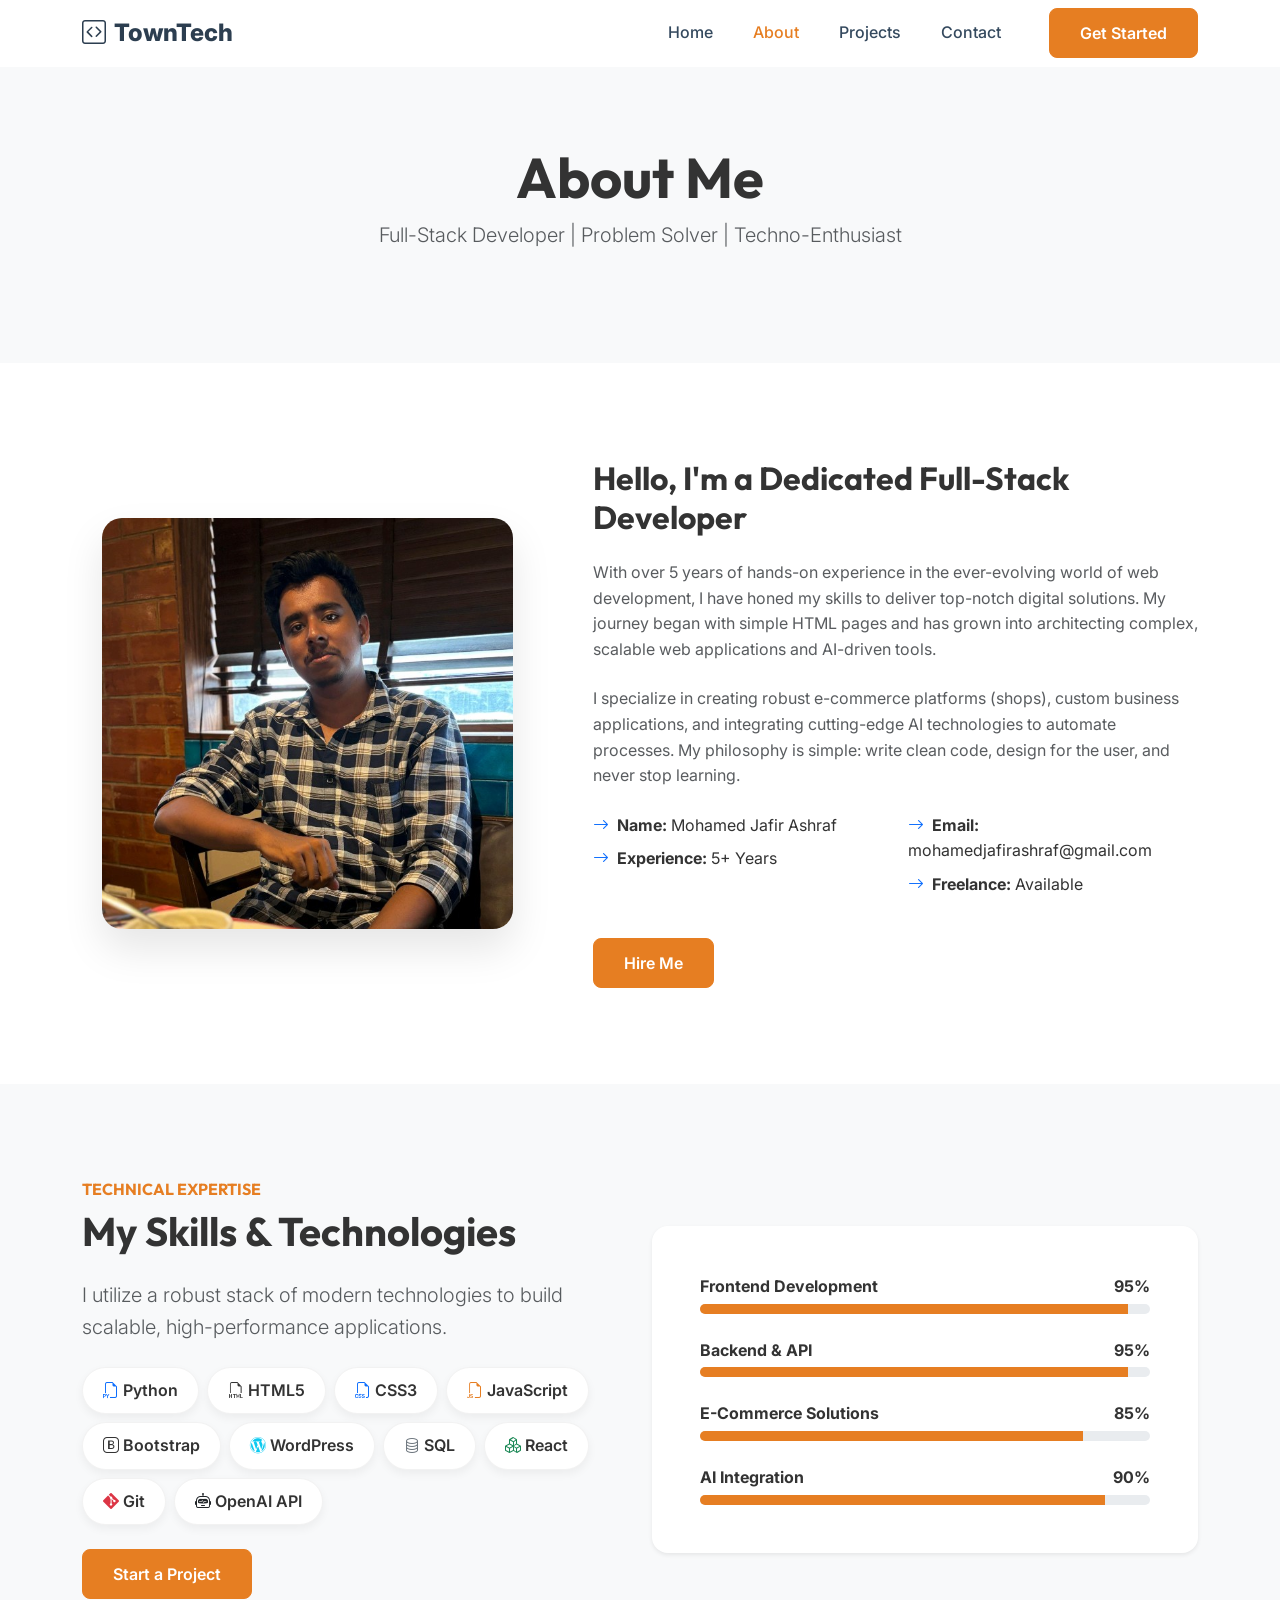
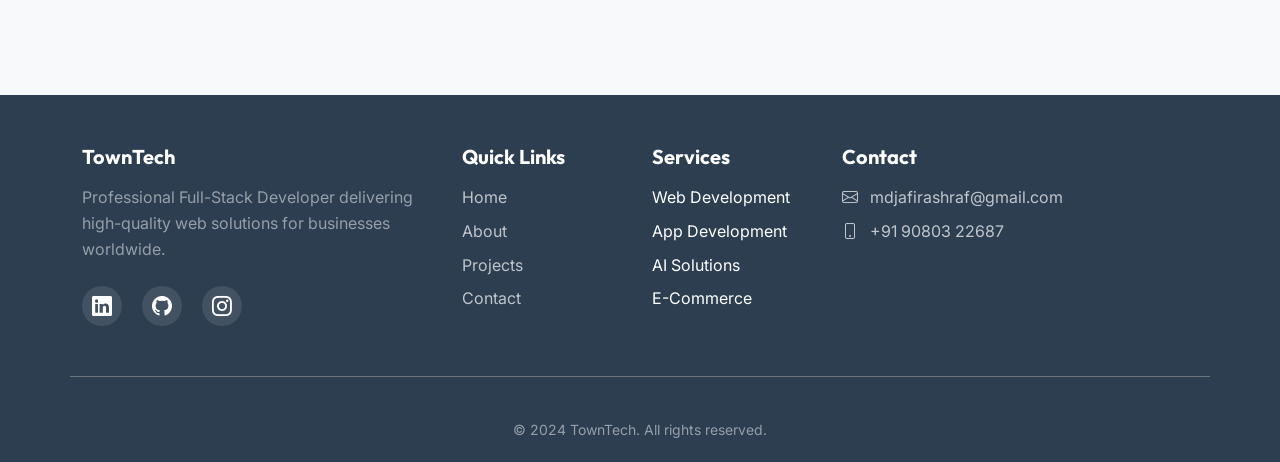
==== commit b271ea64: "Implement core styling, add favicons, update project details, and link social media profiles." ====
--- a/about.html
+++ b/about.html
@@ -13,6 +13,7 @@
     <link href="https://unpkg.com/aos@2.3.1/dist/aos.css" rel="stylesheet" />
     <link rel="stylesheet" href="https://cdn.jsdelivr.net/npm/bootstrap-icons@1.10.0/font/bootstrap-icons.css" />
     <link rel="stylesheet" href="assets/css/style.css" />
+    <link rel="icon" type="image/svg+xml" href="assets/images/code-square.svg">
 </head>
 
 <body>
@@ -61,8 +62,7 @@
             <div class="row align-items-center">
                 <div class="col-lg-5 mb-5 mb-lg-0" data-aos="fade-right">
                     <div class="profile-img-container">
-                        <img src="/assets/images/myimage.jpg"
-                            alt="Profile" class="img-fluid profile-img" />
+                        <img src="/assets/images/myimage.jpg" alt="Profile" class="img-fluid profile-img" />
                     </div>
                 </div>
                 <div class="col-lg-7 ps-lg-5" data-aos="fade-left">
@@ -85,7 +85,8 @@
                         <div class="col-md-6">
                             <ul class="list-unstyled">
                                 <li class="mb-2">
-                                    <i class="bi bi-arrow-right text-primary me-2"></i><strong>Name:</strong> Mohamed Jafir Ashraf
+                                    <i class="bi bi-arrow-right text-primary me-2"></i><strong>Name:</strong> Mohamed
+                                    Jafir Ashraf
                                 </li>
                                 <li class="mb-2">
                                     <i class="bi bi-arrow-right text-primary me-2"></i><strong>Experience:</strong> 5+
@@ -225,10 +226,12 @@
                         solutions for businesses worldwide.
                     </p>
                     <div class="social-links mt-4">
-                        <a href="#"><i class="bi bi-linkedin"></i></a>
-                        <a href="#"><i class="bi bi-github"></i></a>
-                        <a href="#"><i class="bi bi-twitter"></i></a>
-                        <a href="#"><i class="bi bi-instagram"></i></a>
+                        <a href="https://www.linkedin.com/in/mohamed-jafir-ashraf-bb3974192/" target="_blank"
+                            class="text-white me-3 fs-5"><i class="bi bi-linkedin"></i></a>
+                        <a href="https://github.com/MdJafirAshraf" target="_blank" class="text-white me-3 fs-5"><i
+                                class="bi bi-github"></i></a>
+                        <a href="https://www.instagram.com/_jafir_ashraf_/" target="_blank"
+                            class="text-white me-3 fs-5"><i class="bi bi-instagram"></i></a>
                     </div>
                 </div>
                 <div class="col-lg-2 col-md-6">
--- a/assets/css/style.css
+++ b/assets/css/style.css
@@ -222,11 +222,13 @@
   border-radius: 50%;
   margin-right: 10px;
   transition: background 0.3s;
+  transition: all 0.3s cubic-bezier(0.175, 0.885, 0.32, 1.275);
 }
 
 .social-links a:hover {
-  background: var(--accent-color);
-  color: white;
+  transform: scale(1.2);
+  background: white !important;
+  color: var(--primary-color) !important;
 }
 
 /* Brand Carousel (Infinite Marquee) */
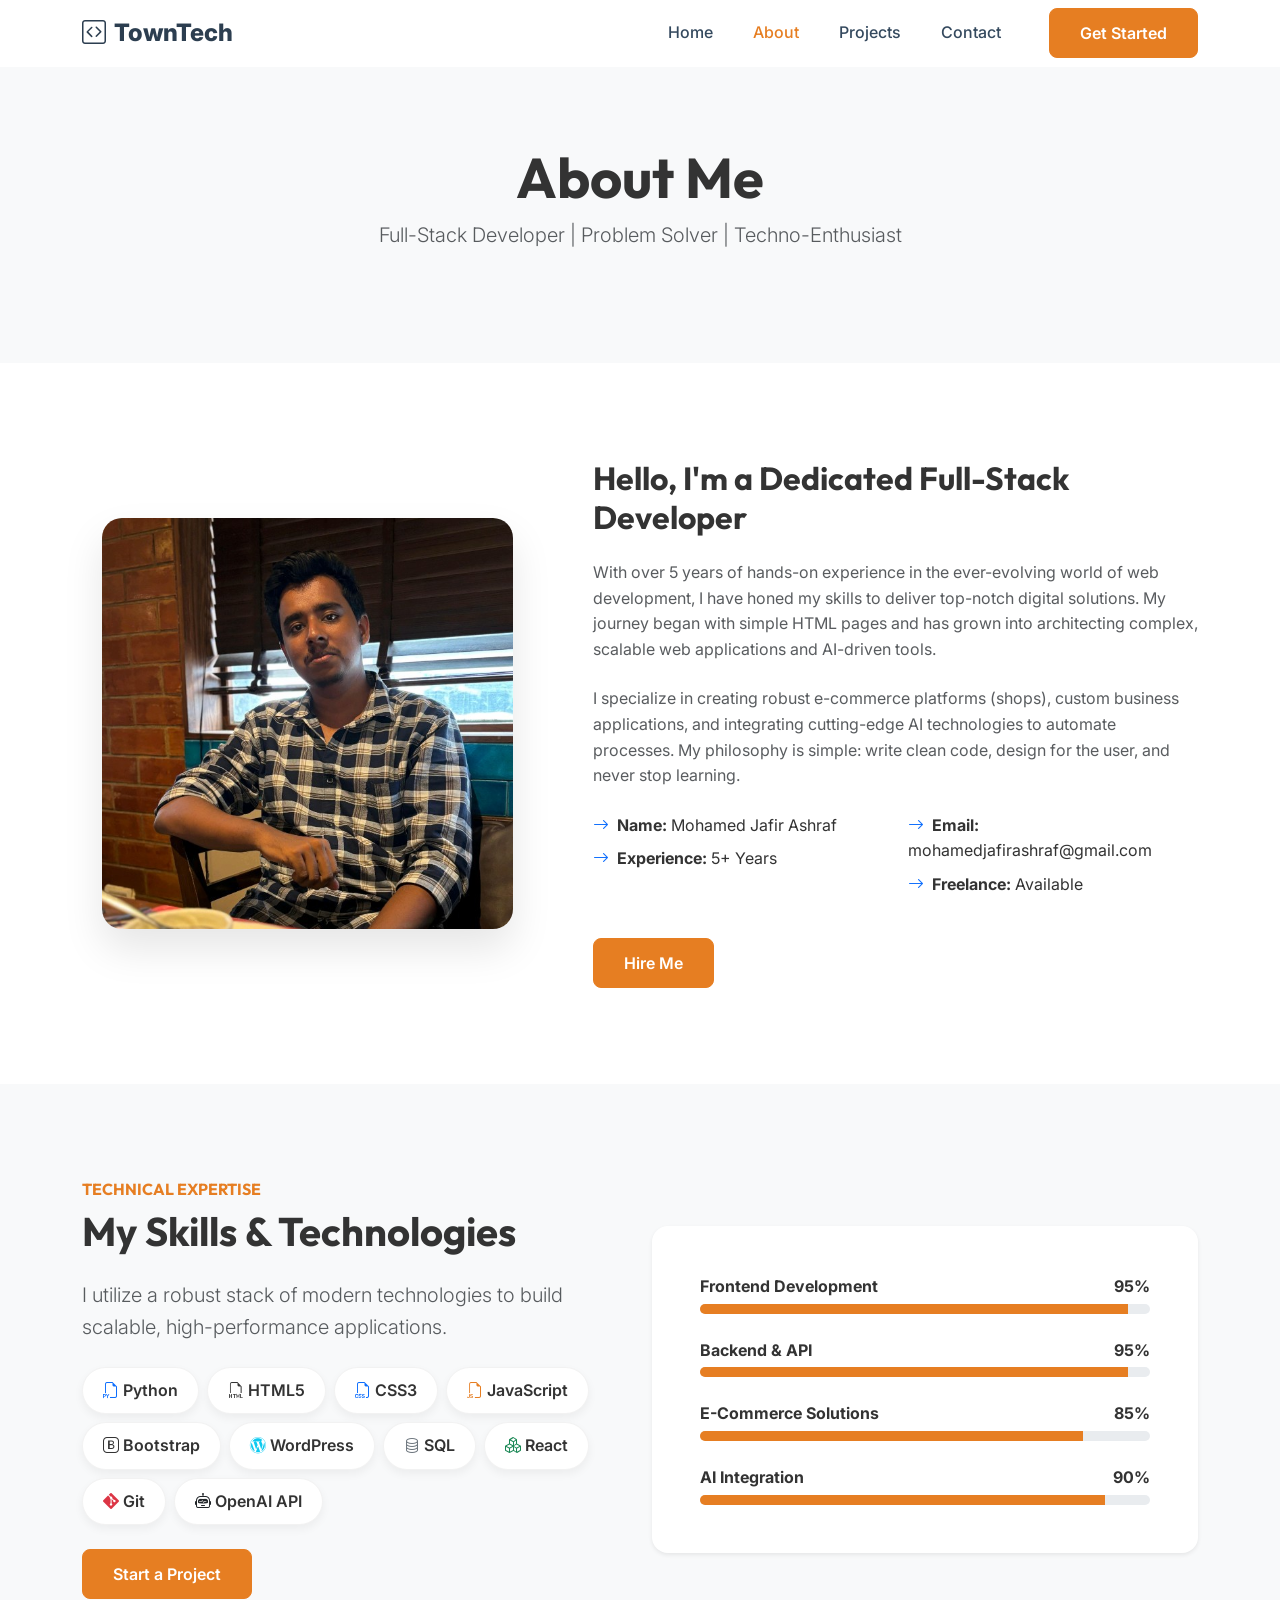
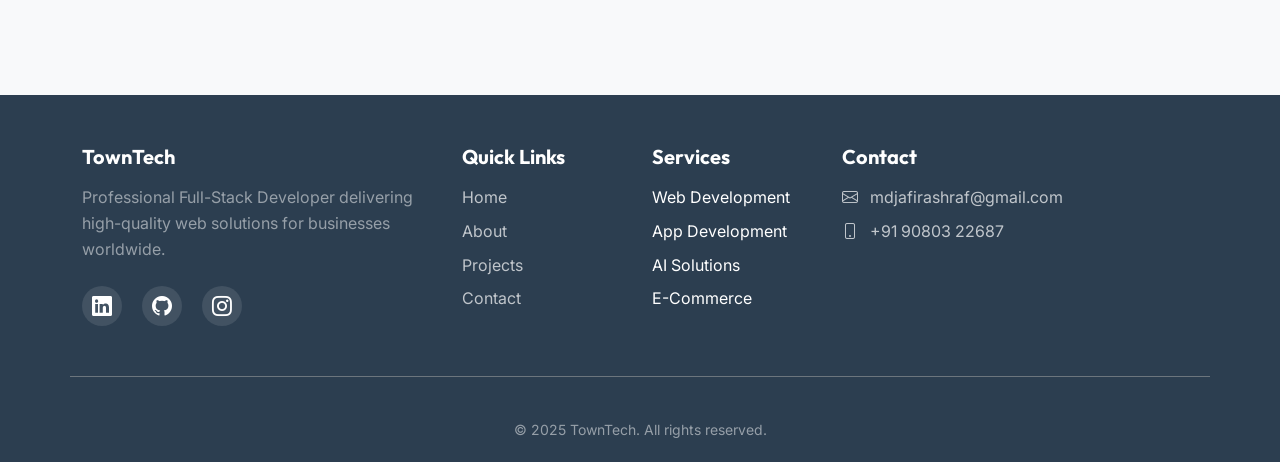
==== commit 32a54d35: "update copyright year to 2025" ====
--- a/about.html
+++ b/about.html
@@ -268,7 +268,7 @@
                 </div>
             </div>
             <div class="text-center text-white-50 pt-3">
-                <small>&copy; 2024 TownTech. All rights reserved.</small>
+                <small>&copy; 2025 TownTech. All rights reserved.</small>
             </div>
         </div>
     </footer>
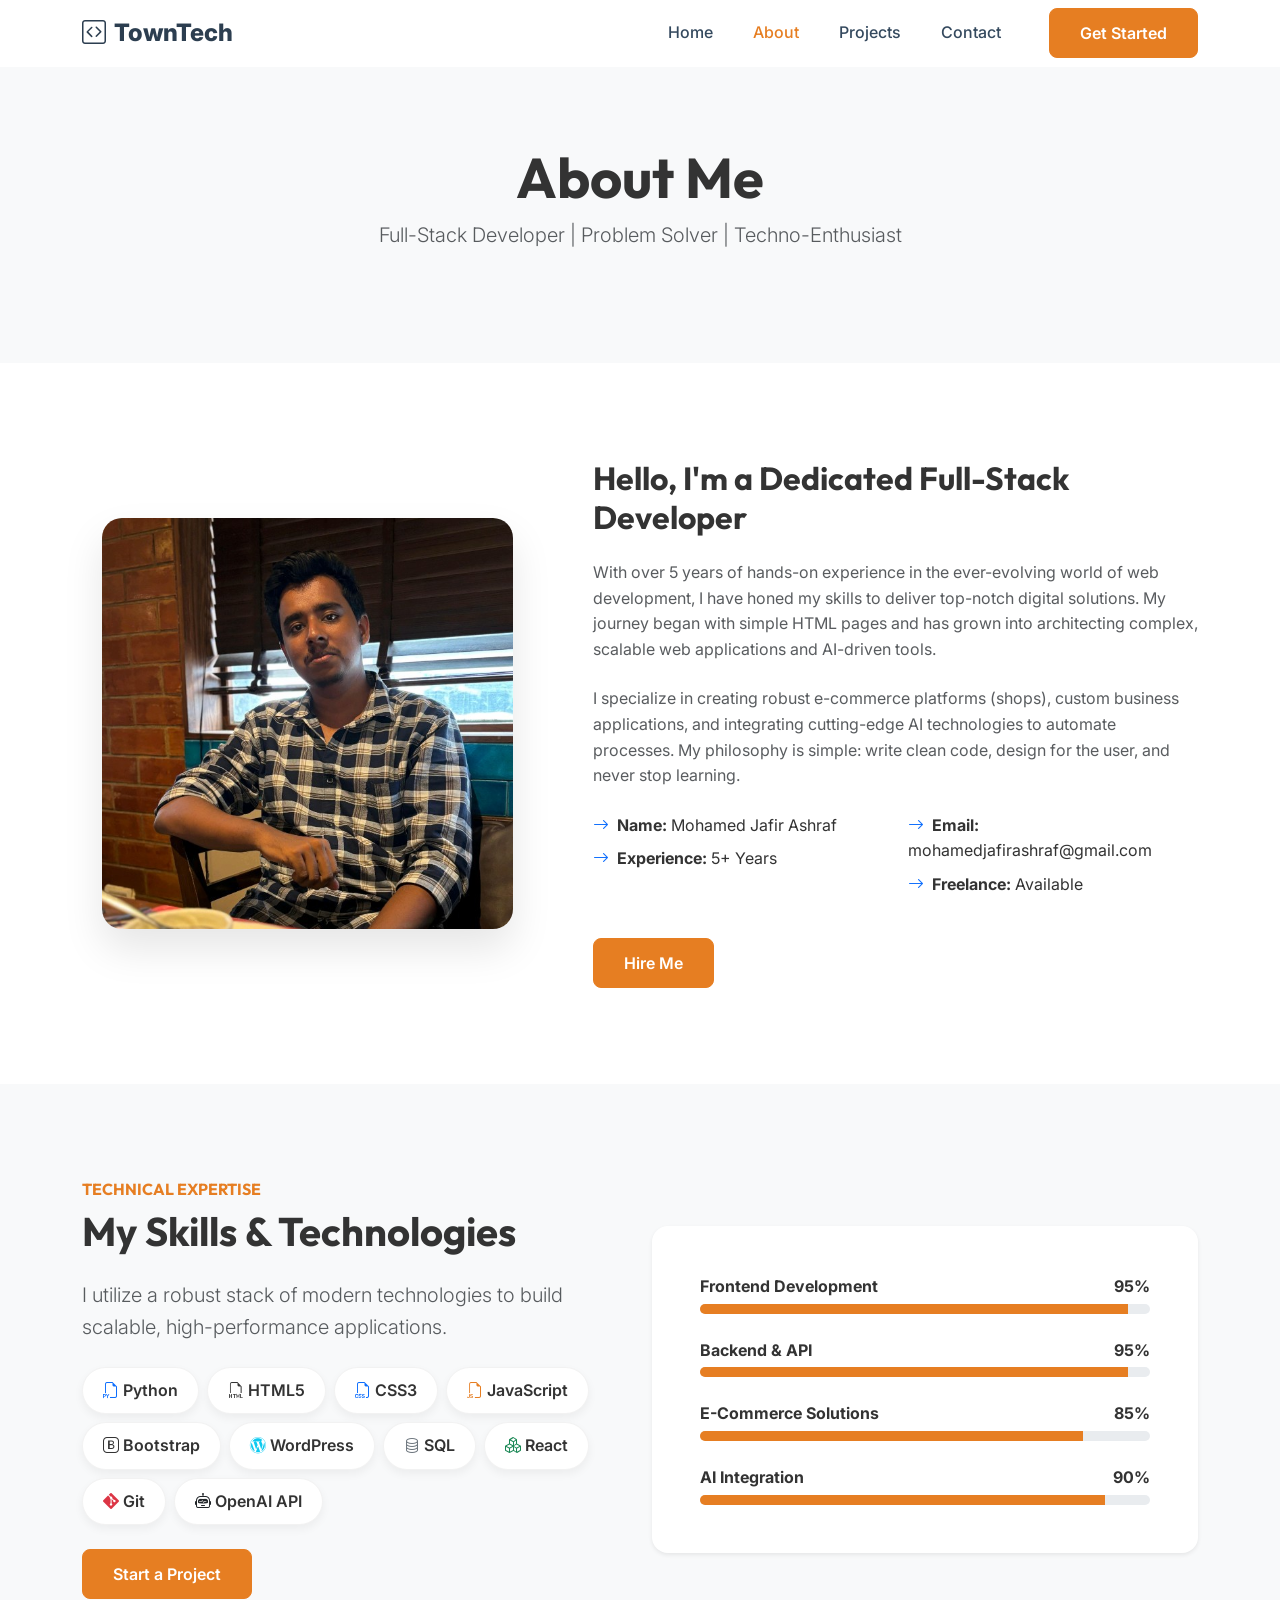
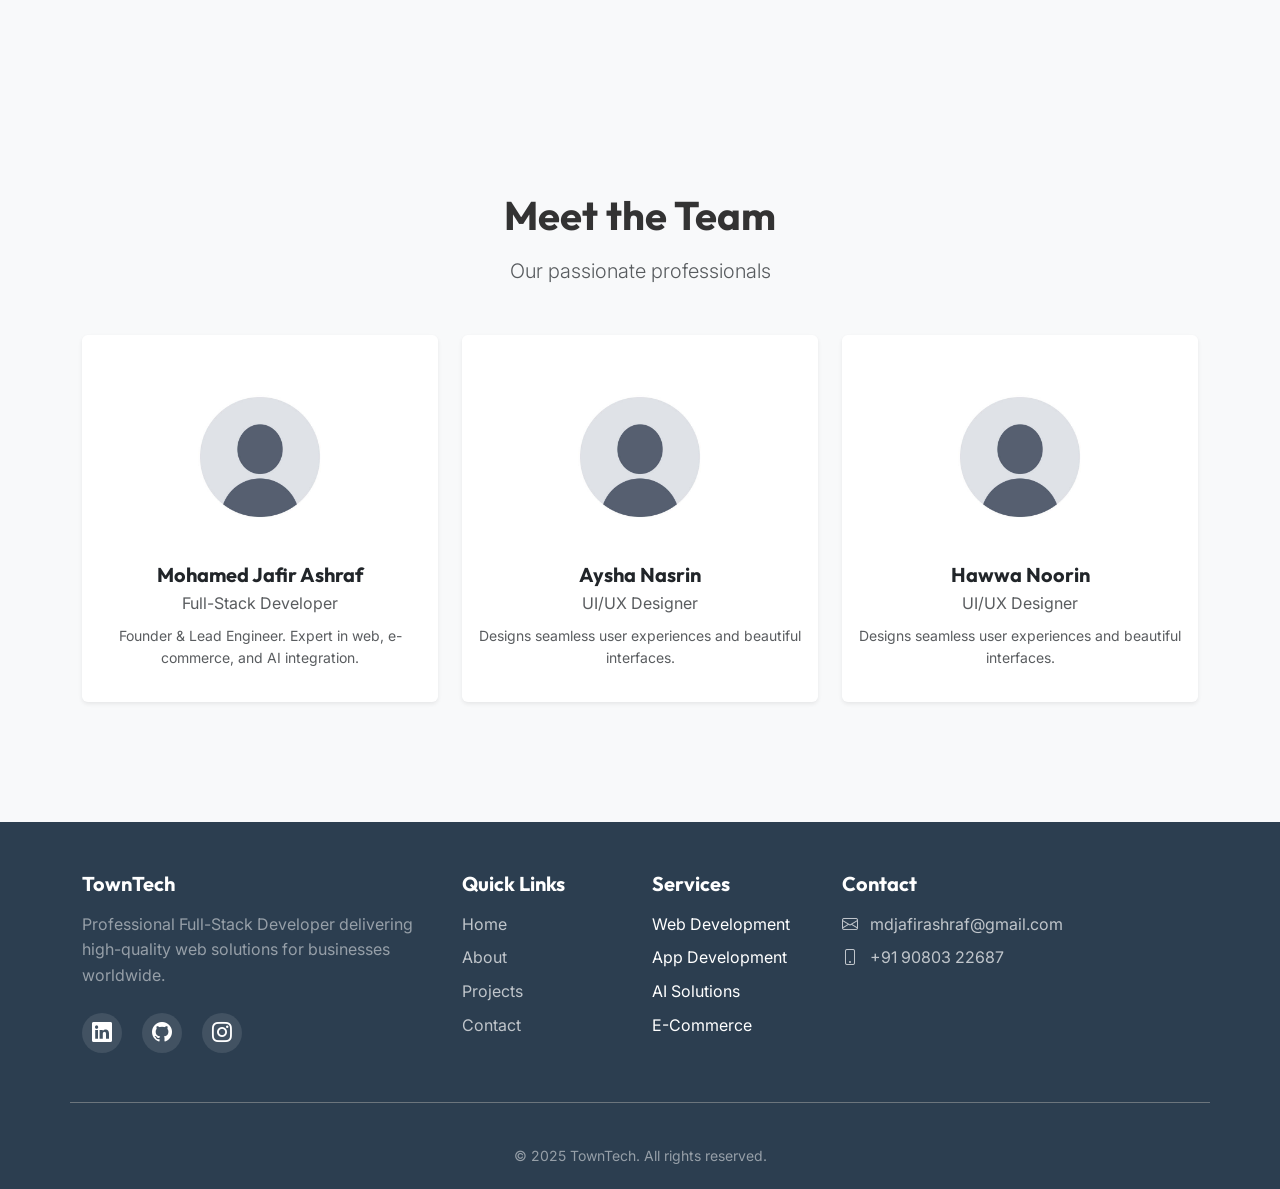
==== commit e23facf3: "add projects and team member section" ====
--- a/about.html
+++ b/about.html
@@ -215,6 +215,52 @@
         </div>
     </section>
 
+    
+    <!-- Team Section -->
+    <section class="py-5 bg-light" id="team">
+        <div class="container py-5">
+            <div class="text-center mb-5">
+                <h2 class="display-6 fw-bold mb-3">Meet the Team</h2>
+                <p class="lead text-muted">Our passionate professionals</p>
+            </div>
+            <div class="row justify-content-center">
+                <!-- Team Member 1 -->
+                <div class="col-md-6 col-lg-4 mb-4" data-aos="fade-up">
+                    <div class="card shadow-sm border-0 h-100 transform-hover">
+                        <img src="assets/images/default-user.jpg" class="card-img-top object-fit-cover" alt="Mohamed Jafir Ashraf" style="height: 180px; width: 180px; margin: 32px auto 0; border-radius: 50%; object-fit: cover;">
+                        <div class="card-body text-center">
+                            <h5 class="card-title mb-1">Mohamed Jafir Ashraf</h5>
+                            <p class="text-muted mb-2">Full-Stack Developer</p>
+                            <p class="small text-muted">Founder & Lead Engineer. Expert in web, e-commerce, and AI integration.</p>
+                        </div>
+                    </div>
+                </div>
+                <!-- Team Member 2 -->
+                <div class="col-md-6 col-lg-4 mb-4" data-aos="fade-up" data-aos-delay="100">
+                    <div class="card shadow-sm border-0 h-100 transform-hover">
+                        <img src="assets/images/default-user.jpg" class="card-img-top object-fit-cover" alt="Aysha Nasrin" style="height: 180px; width: 180px; margin: 32px auto 0; border-radius: 50%; object-fit: cover;">
+                        <div class="card-body text-center">
+                            <h5 class="card-title mb-1">Aysha Nasrin</h5>
+                            <p class="text-muted mb-2">UI/UX Designer</p>
+                            <p class="small text-muted">Designs seamless user experiences and beautiful interfaces.</p>
+                        </div>
+                    </div>
+                </div>
+                <!-- Team Member 3 -->
+                <div class="col-md-6 col-lg-4 mb-4" data-aos="fade-up" data-aos-delay="200">
+                    <div class="card shadow-sm border-0 h-100 transform-hover">
+                        <img src="assets/images/default-user.jpg" class="card-img-top object-fit-cover" alt="Hawwa Noorin" style="height: 180px; width: 180px; margin: 32px auto 0; border-radius: 50%; object-fit: cover;">
+                        <div class="card-body text-center">
+                            <h5 class="card-title mb-1">Hawwa Noorin</h5>
+                            <p class="text-muted mb-2">UI/UX Designer</p>
+                            <p class="small text-muted">Designs seamless user experiences and beautiful interfaces.</p>
+                        </div>
+                    </div>
+                </div>
+            </div>
+        </div>
+    </section>
+
     <!-- Footer -->
     <footer>
         <div class="container">
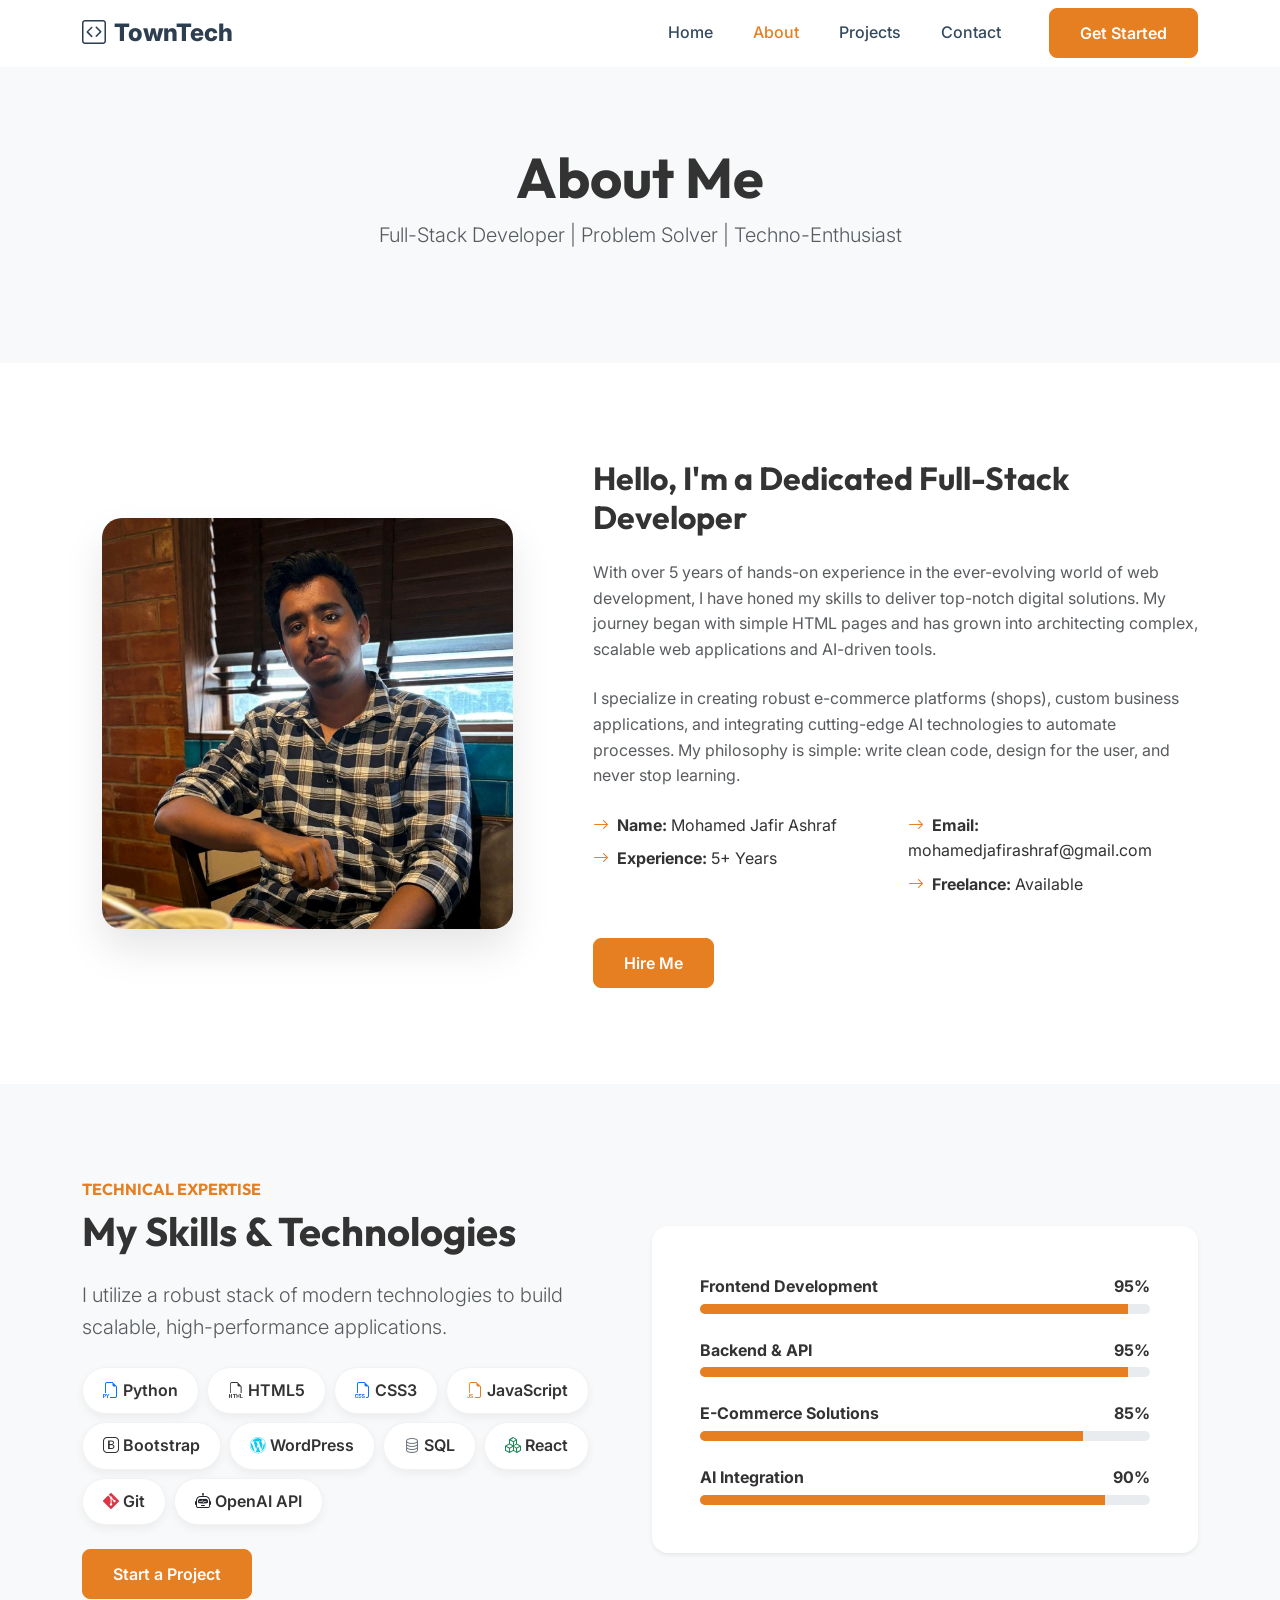
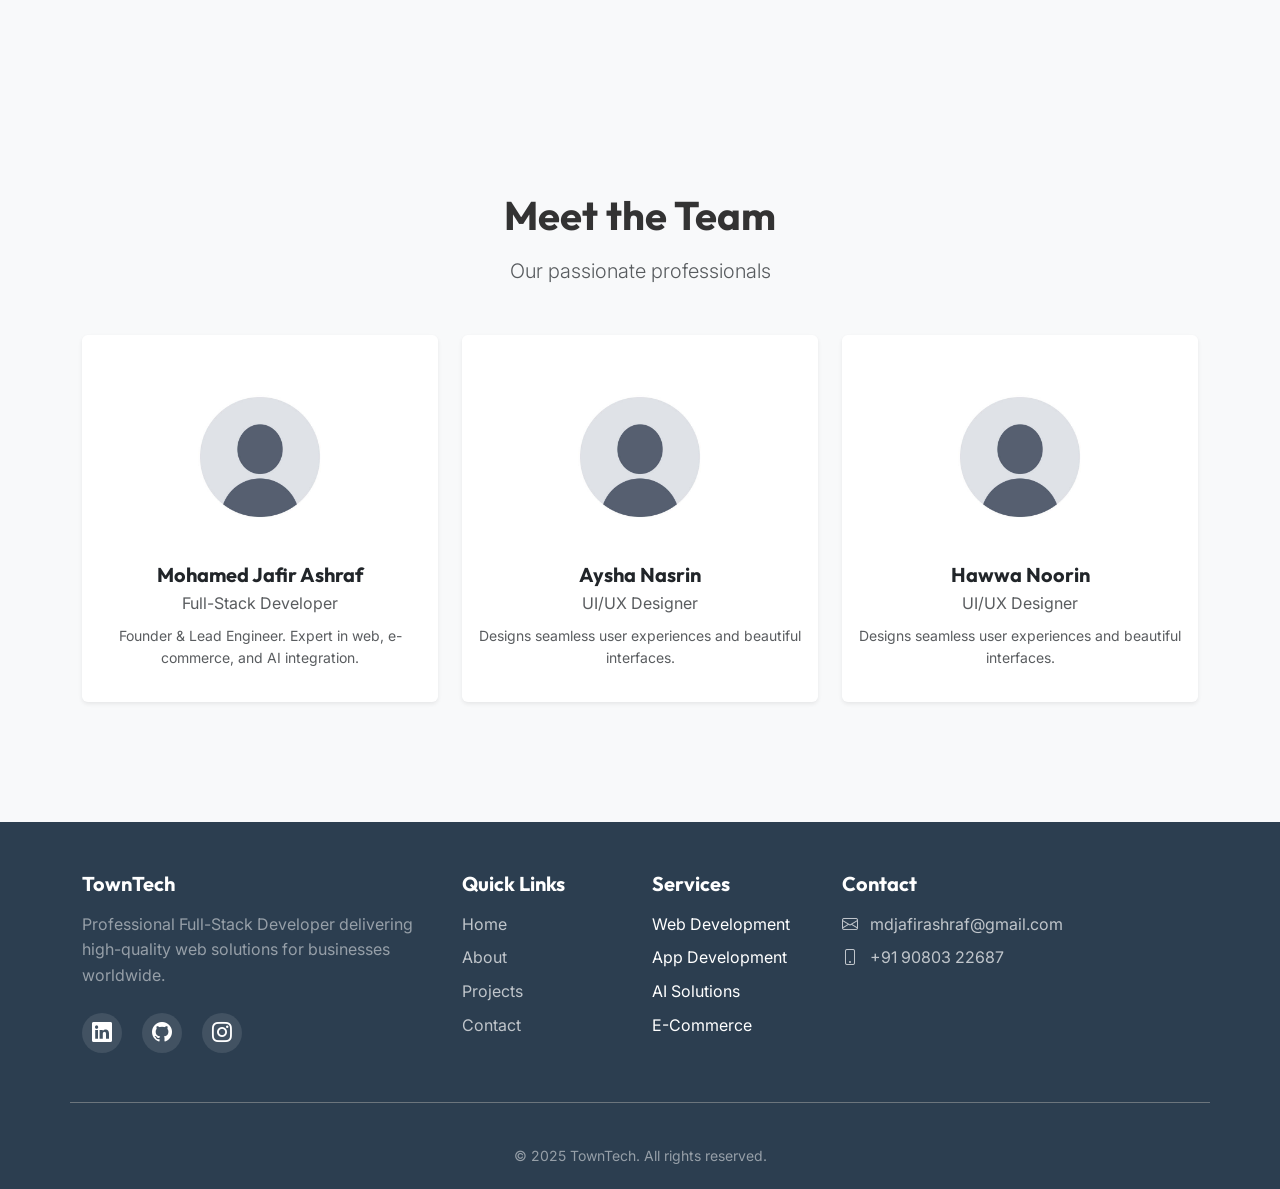
==== commit a4c5712f: "update text color to warning and enhance service card shadow" ====
--- a/about.html
+++ b/about.html
@@ -85,11 +85,11 @@
                         <div class="col-md-6">
                             <ul class="list-unstyled">
                                 <li class="mb-2">
-                                    <i class="bi bi-arrow-right text-primary me-2"></i><strong>Name:</strong> Mohamed
+                                    <i class="bi bi-arrow-right text-warning me-2"></i><strong>Name:</strong> Mohamed
                                     Jafir Ashraf
                                 </li>
                                 <li class="mb-2">
-                                    <i class="bi bi-arrow-right text-primary me-2"></i><strong>Experience:</strong> 5+
+                                    <i class="bi bi-arrow-right text-warning me-2"></i><strong>Experience:</strong> 5+
                                     Years
                                 </li>
                             </ul>
@@ -97,11 +97,11 @@
                         <div class="col-md-6">
                             <ul class="list-unstyled">
                                 <li class="mb-2">
-                                    <i class="bi bi-arrow-right text-primary me-2"></i><strong>Email:</strong>
+                                    <i class="bi bi-arrow-right text-warning me-2"></i><strong>Email:</strong>
                                     mohamedjafirashraf@gmail.com
                                 </li>
                                 <li class="mb-2">
-                                    <i class="bi bi-arrow-right text-primary me-2"></i><strong>Freelance:</strong>
+                                    <i class="bi bi-arrow-right text-warning me-2"></i><strong>Freelance:</strong>
                                     Available
                                 </li>
                             </ul>
--- a/assets/css/style.css
+++ b/assets/css/style.css
@@ -123,7 +123,6 @@
   border: none;
   border-radius: 12px;
   padding: 30px;
-  box-shadow: 0 10px 30px rgba(0, 0, 0, 0.05);
   transition: transform 0.3s, box-shadow 0.3s;
   height: 100%;
 }
